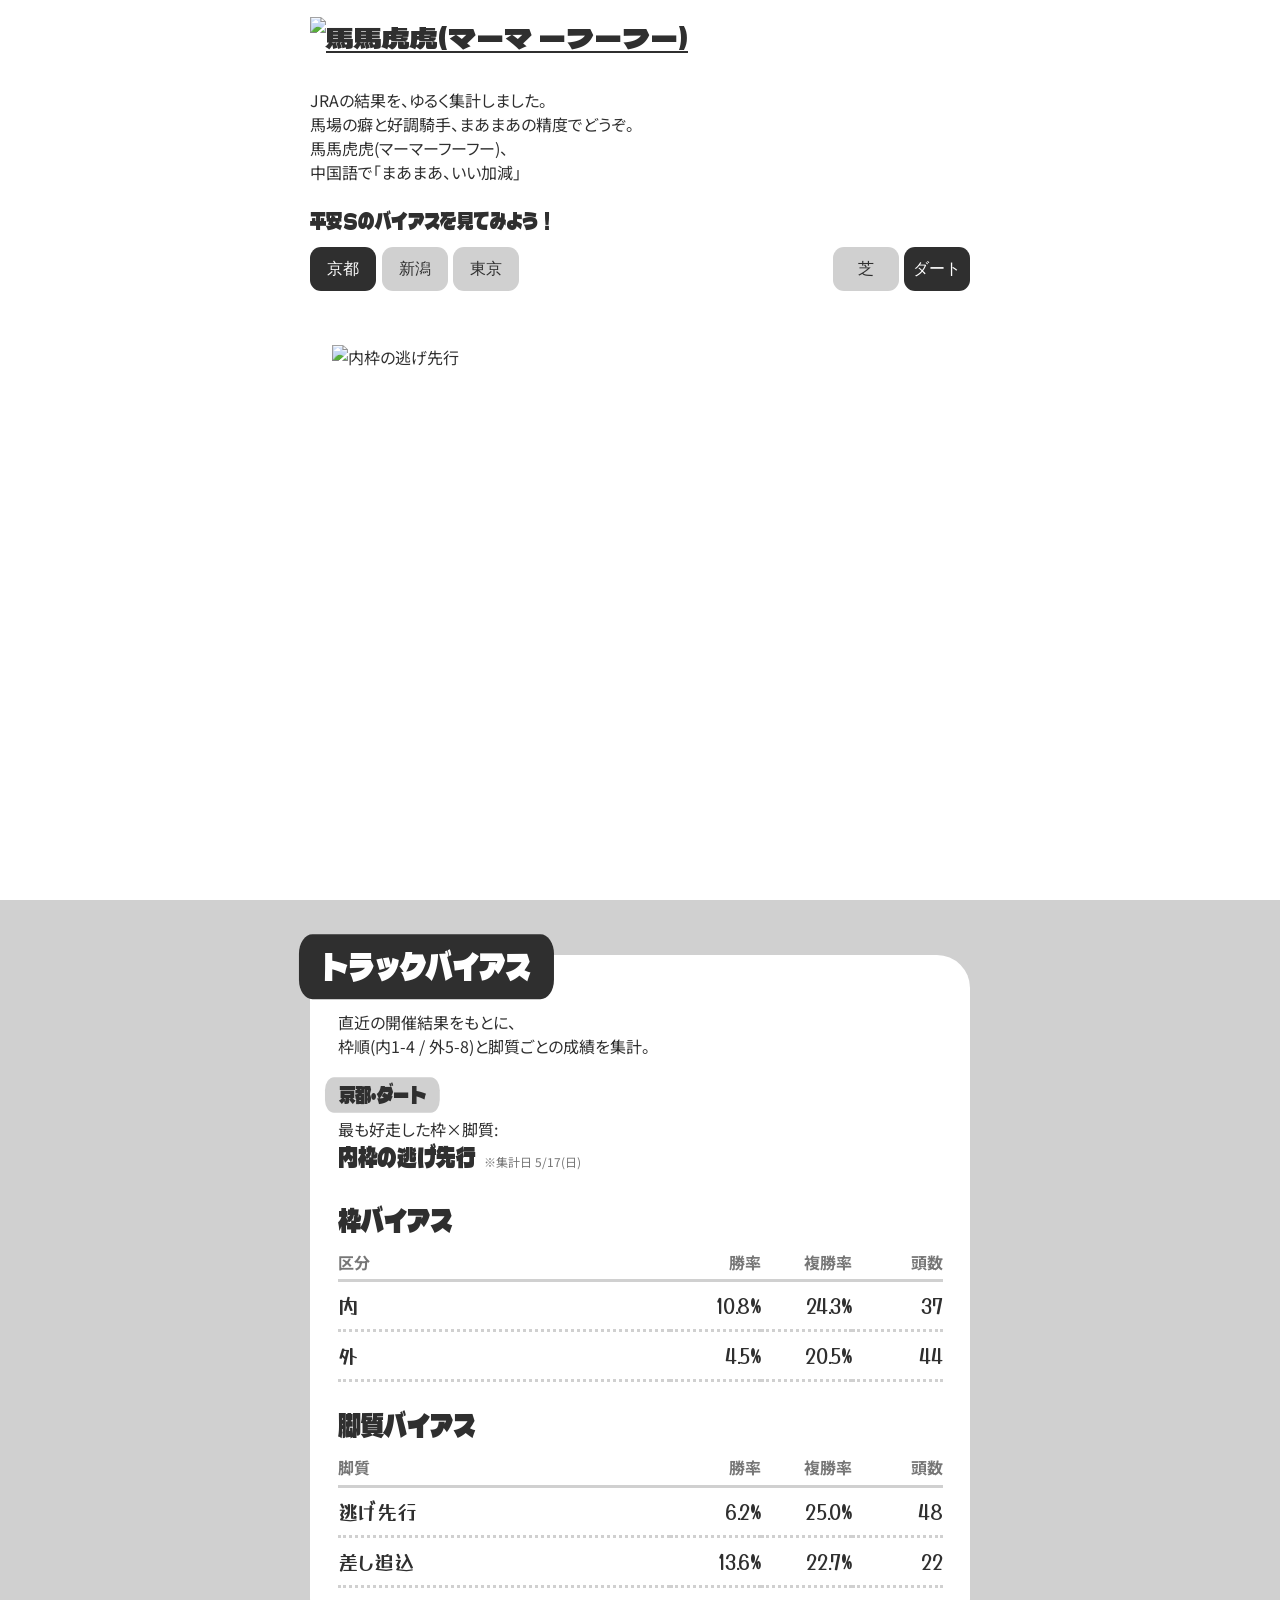
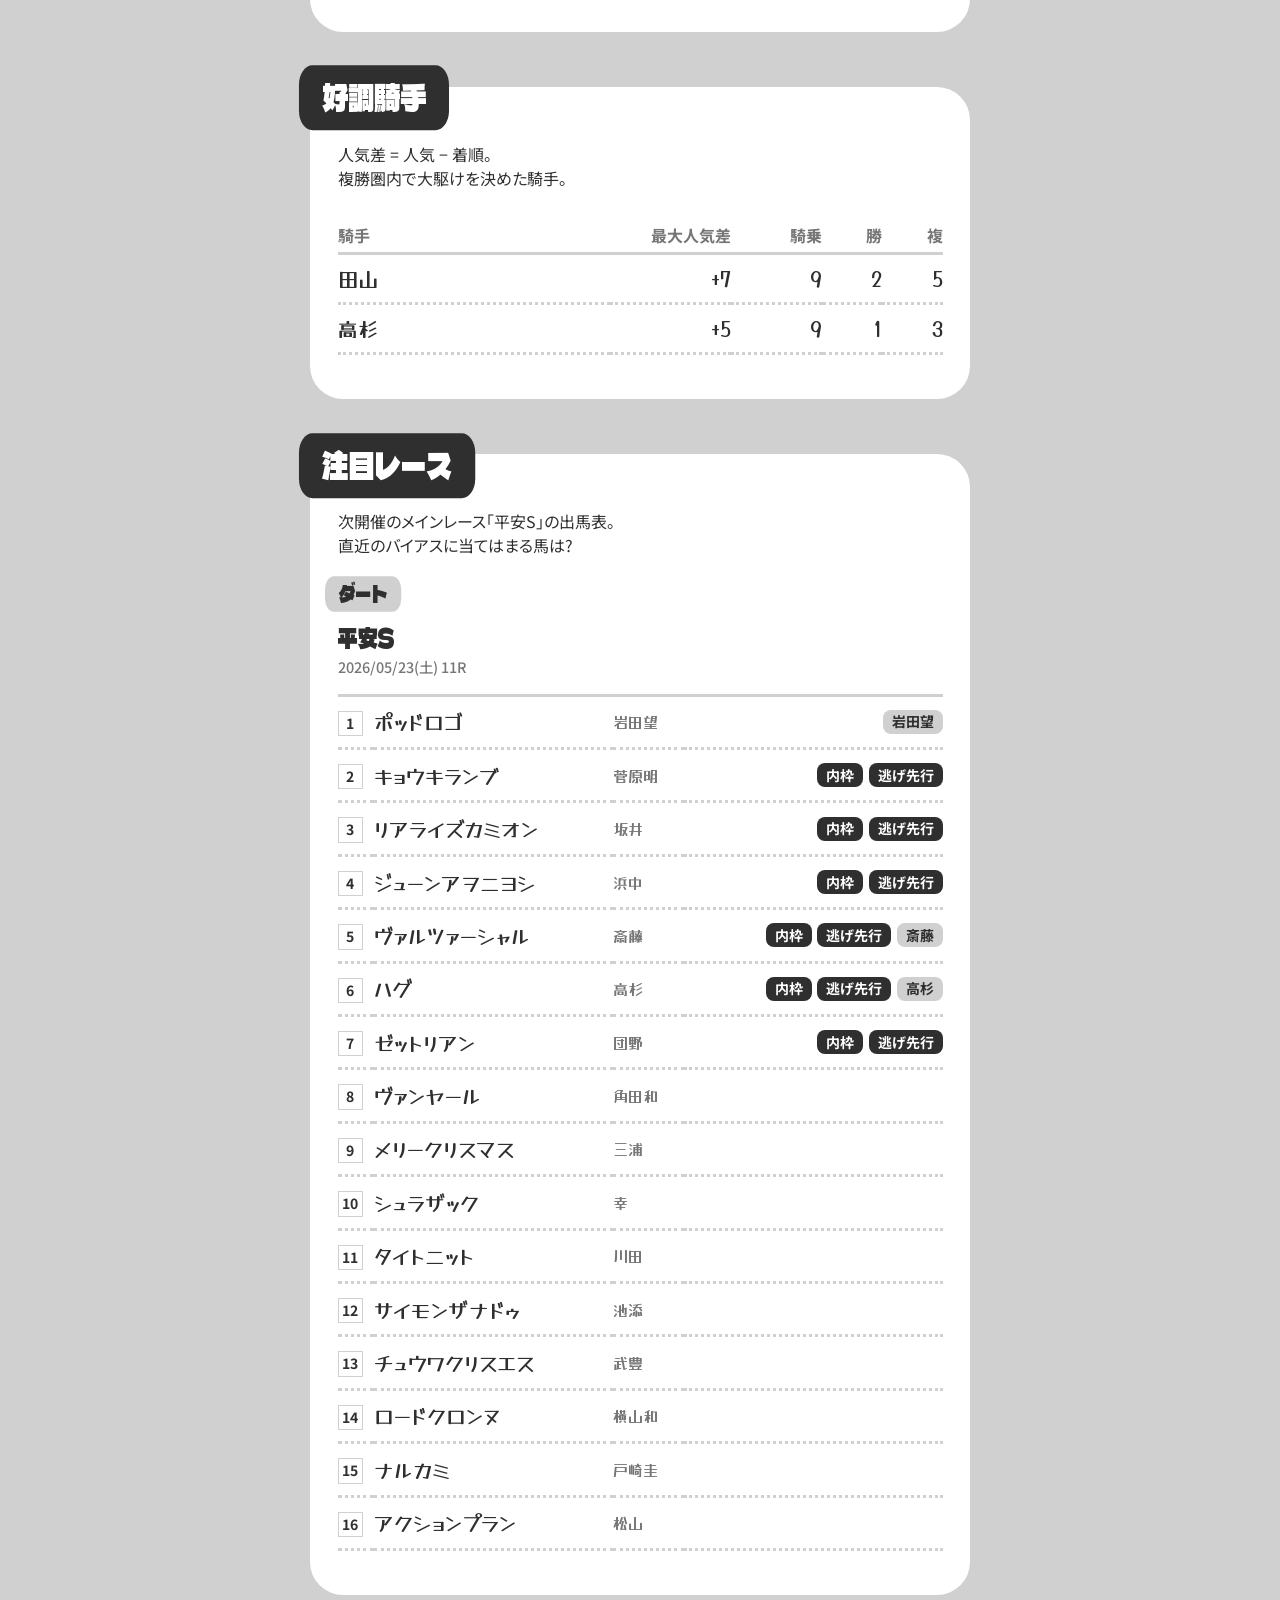
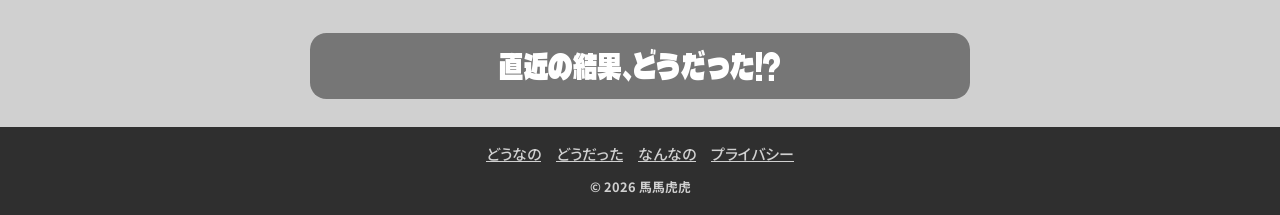
==== public/index.html @ 43ba4711 "Tweak mobile copy line breaks and CTA button size - style.css: bump .link-button text to 2.5rem unde" ====
<!doctype html>
<html lang="ja">
    <head>
        <meta charset="UTF-8" />
        <meta name="viewport" content="width=device-width, initial-scale=1.0" />
        <title>馬馬虎虎 | JRA結果のゆるい集計</title>
        <meta
            name="description"
            content="JRAの結果を、ゆるく集計しました。馬場の癖と好調騎手、まあまあの精度でどうぞ。馬馬虎虎(マーマーフーフー)、中国語で「まあまあ、いい加減」"
        />
        <link rel="canonical" href="https://mamahuhu.app/" />

        <meta property="og:title" content="馬馬虎虎 | JRA結果のゆるい集計" />
        <meta
            property="og:description"
            content="JRAの結果を、ゆるく集計しました。馬場の癖と好調騎手、まあまあの精度でどうぞ。馬馬虎虎(マーマーフーフー)、中国語で「まあまあ、いい加減」"
        />
        <meta property="og:type" content="website" />
        <meta property="og:url" content="https://mamahuhu.app/" />
        <meta
            property="og:image"
            content="https://mamahuhu.app/images/thumbnail.jpg"
        />
        <meta property="og:image:width" content="1200" />
        <meta property="og:image:height" content="630" />
        <meta property="og:image:alt" content="馬馬虎虎(マーマーフーフー)" />
        <meta property="og:site_name" content="馬馬虎虎" />
        <meta property="og:locale" content="ja_JP" />
        <meta name="twitter:card" content="summary_large_image" />
        <meta name="twitter:title" content="馬馬虎虎 | JRA結果のゆるい集計" />
        <meta
            name="twitter:description"
            content="JRAの結果を、ゆるく集計しました。馬場の癖と好調騎手、まあまあの精度でどうぞ。馬馬虎虎(マーマーフーフー)、中国語で「まあまあ、いい加減」"
        />
        <meta
            name="twitter:image"
            content="https://mamahuhu.app/images/thumbnail.jpg"
        />

        <link rel="icon" href="/images/favicon.ico" sizes="any" />

        <!-- Google tag (gtag.js) -->
        <script
            async
            src="https://www.googletagmanager.com/gtag/js?id=G-SR10XVDP3Z"
        ></script>
        <script>
            window.dataLayer = window.dataLayer || [];
            function gtag() {
                dataLayer.push(arguments);
            }
            gtag("js", new Date());
            gtag("config", "G-SR10XVDP3Z");
        </script>

        <link rel="preconnect" href="https://fonts.googleapis.com" />
        <link rel="preconnect" href="https://fonts.gstatic.com" crossorigin />
        <link
            href="https://fonts.googleapis.com/css2?family=Dela+Gothic+One&family=Noto+Sans+JP:wght@100..900&family=Yusei+Magic&display=swap"
            rel="stylesheet"
        />
        <link rel="stylesheet" href="style.css" />

        <!-- Google AdSense: 承認後にコメントを外し、ca-pub-XXXX を自分のIDに置換 -->
        <!--
<script async src="https://pagead2.googlesyndication.com/pagead/js/adsbygoogle.js?client=ca-pub-XXXXXXXXXXXXXXXX" crossorigin="anonymous"></script>
-->
    </head>

    <body>
        <header class="masthead">
            <div class="masthead-inner">
                <div class="brand">
                    <h1 class="brand-name">
                        <a href="index.html">
                            <img
                                class="logo"
                                src="/images/logo.webp"
                                alt="馬馬虎虎(マーマ
          ーフーフー)"
                            />
                        </a>
                    </h1>
                </div>
            </div>
        </header>

        <main class="container">
            <section class="lede">
                <p class="lede-text">
                    JRAの結果を、ゆるく集計しました。<br />馬場の癖と好調騎手、まあまあの精度でどうぞ。
                </p>
                <p class="lede-meaning">
                    馬馬虎虎(マーマーフーフー)、<br />中国語で「まあまあ、いい加減」
                </p>
                <div class="control-bar">
                    <div class="date-display">
                        <span class="date-value" id="date-display">--</span>
                    </div>
                    <div class="buttons-container">
                        <div class="place-tabs">
                            <div id="place-buttons" class="place-buttons"></div>
                        </div>
                        <div class="place-tabs">
                            <div
                                id="surface-buttons"
                                class="place-buttons"
                            ></div>
                        </div>
                    </div>
                </div>
                <div class="results-summary">
                    <img id="combo-image" alt="" hidden />
                </div>
            </section>

            <div id="report" class="report">
                <p class="loading">よみこみちゅう...</p>
            </div>

            <!-- AdSense広告枠: 承認後にコメントを外し、自分のIDに置換 -->
            <!--
  <div class="ad-slot">
    <ins class="adsbygoogle"
         style="display:block"
         data-ad-client="ca-pub-XXXXXXXXXXXXXXXX"
         data-ad-slot="XXXXXXXXXX"
         data-ad-format="auto"
         data-full-width-responsive="true"></ins>
    <script>(adsbygoogle = window.adsbygoogle || []).push({});</script>
  </div>
  -->

            <div id="result-cta" class="link-button" hidden>
                <a href="result.html"><span>直近の結果、どうだった!?</span></a>
            </div>
        </main>

        <footer class="site-footer">
            <nav class="nav-links">
                <a href="index.html">どうなの</a>
                <a href="result.html">どうだった</a>
                <a href="about.html">なんなの</a>
                <a href="privacy.html">プライバシー</a>
            </nav>
            <p class="copyright">&copy; 2026 馬馬虎虎</p>
        </footer>

        <script src="nav.js"></script>
        <script src="app.js"></script>
    </body>
</html>
---- public/style.css ----
* {
    margin: 0;
    padding: 0;
    box-sizing: border-box;
}

a,
a:visited,
a:hover,
a:active {
    color: inherit;
}

html {
    font-size: 62.5%;
    width: 100%;
    height: 100%;
    scroll-behavior: smooth;
}

body {
    position: relative;
    overflow: visible;
    width: 100%;
    min-block-size: 100dvh;
    inline-size: 100%;
    background: #fff;
    color: #2f2f2f;
    font-family: "Noto Sans JP", sans-serif;
    font-size: 1.6rem;
    font-weight: 400;
    font-feature-settings: "palt" 1;
    font-variant-east-asian: proportional-width;
    font-synthesis: none;
    line-height: normal;
    -webkit-font-smoothing: antialiased;
    -moz-osx-font-smoothing: grayscale;
    text-size-adjust: 100%;
    -webkit-text-size-adjust: 100%;
    color-scheme: light;
    scrollbar-gutter: stable both-edges;
}

h1,
h2,
h3,
h4,
h5,
h6 {
    display: inline-block;
    font-family: "Dela Gothic One", sans-serif;
    font-size: 1.75em;
    font-weight: 400;
    transform: scale(0.82, 1.18);
    transform-origin: left center;
    transform-box: fill-box;
}

strong {
    font-weight: 900;
}

header {
    overflow: hidden;
    position: relative;
    width: 100%;
    height: 88px;
    background: transparent;
    color: #2f2f2f;
    padding: 0 22px;
    display: flex;
    align-items: center;
}

header h1 {
    display: block !important;
    transform: scale(1, 1) !important;
    transform-origin: center center !important;
    transform-box: fill-box !important;
}

.logo {
    display: block;
    overflow: hidden;
    position: relative;
    width: auto;
    height: 55px;
}

.results-summary {
    overflow: hidden;
    position: absolute;
    bottom: 0;
    left: 0;
    right: 0;
    margin: auto;
    width: 100%;
    height: calc(100vh - 345px);
    /* fallback */
    height: calc(100svh - 345px);
    /* iOS Safari */
    max-width: 660px;
    display: flex;
    justify-content: center;
    align-items: flex-end;
}

.results-summary img {
    overflow: hidden;
    position: relative;
    width: calc(100% - 44px);
    height: calc(100vh - 345px);
    /* fallback */
    height: calc(100svh - 345px);
    /* iOS Safari */
    object-fit: contain;
}

.masthead-inner {
    overflow: hidden;
    position: relative;
    width: 100%;
    height: auto;
    max-width: 660px;
    margin: 0 auto;
}

main {
    overflow: hidden;
    position: relative;
    width: 100%;
    height: auto;
}

.link-button {
    overflow: hidden;
    position: relative;
    width: 100%;
    height: auto;
    background: #d0d0d0;
    padding: 0 22px 27.5px 22px;
    text-align: center;
}

.link-button a {
    display: block;
    width: 100%;
    max-width: 660px;
    height: 66px;
    margin: 0 auto;
    background: #767676;
    color: #fff;
    border-radius: 16.5px;
    border: none;
    text-decoration: none;
    text-align: center;
}

.link-button a span {
    display: inline-block;
    width: 100%;
    height: 100%;
    line-height: 64px;
    color: #fff;
    font-family: "Dela Gothic One", sans-serif;
    font-size: 3rem;
    font-weight: 700;
    transform: scale(0.82, 1.18);
    transform-origin: center center;
    transform-box: fill-box;
}

@media (max-width: 420px) {
    .link-button a span {
        font-size: 2.5rem;
    }
}

.link-button a:hover {
    background: #2f2f2f;
}

.link-button a:hover span {
    color: #fff;
}

footer {
    overflow: hidden;
    position: relative;
    width: 100%;
    height: auto;
    background: #2f2f2f;
    color: #d0d0d0;
    text-align: center;
    padding: 16.5px 0;
}

.nav-links {
    overflow: hidden;
    position: relative;
    width: 100%;
    height: auto;
    display: flex;
    justify-content: center;
    align-items: center;
    gap: 0.9375em;
    margin-bottom: 11px;
}

.nav-links a {
    font-size: 0.9375em;
    font-weight: 500;
    line-height: 1.5;
}

.copyright {
    font-size: 1.28rem;
    font-weight: 700;
    line-height: 1.5;
    padding: 0.5px 0 2.3px 0;
}

.report {
    overflow: visible;
    position: relative;
    width: 100%;
    height: auto;
    display: flex;
    flex-direction: column;
    align-items: center;
    justify-content: center;
    background: #d0d0d0;
    padding: 55px 22px 38.5px 22px;
    gap: 55px;
}

section.lede {
    overflow: hidden;
    position: relative;
    width: 100%;
    height: calc(100vh - 88px);
    padding: 0 22px;
}

.lede-text,
.lede-meaning {
    overflow: hidden;
    position: relative;
    width: 100%;
    height: auto;
    max-width: 660px;
    margin: 0 auto;
}

.control-bar {
    overflow: hidden;
    position: relative;
    z-index: 1;
    width: 100%;
    height: auto;
    max-width: 660px;
    margin: 0 auto;
}

.date-display {
    overflow: hidden;
    position: relative;
    width: 100%;
    height: auto;
    max-width: 660px;
    margin: 22px auto 0 auto;
}

.date-display span {
    display: inline-block;
    font-family: "Dela Gothic One", sans-serif;
    font-size: 1.25em;
    font-weight: 400;
    line-height: 1.5;
    transform: scale(0.82, 1.18);
    transform-origin: left center;
    transform-box: fill-box;
}

.buttons-container {
    overflow: hidden;
    position: relative;
    width: 100%;
    height: auto;
    max-width: 660px;
    margin: 0 auto;
    display: flex;
    justify-content: space-between;
    align-items: flex-start;
    gap: 5.5px;
    margin-top: 11px;
}

.place-tabs {
    overflow: hidden;
    position: relative;
    width: max-content;
    min-width: 137.5px;
    height: auto;
    display: flex;
    gap: 11px;
}

#surface-buttons {
    justify-content: flex-end;
}

.place-buttons {
    overflow: hidden;
    position: relative;
    width: max-content;
    height: auto;
    display: flex;
    flex-wrap: wrap;
    gap: 5.5px;
}

.place-btn {
    overflow: hidden;
    position: relative;
    width: max-content;
    min-width: 66px;
    height: 44px;
    line-height: 44px;
    padding: 0;
    background: #d0d0d0;
    color: #2f2f2f;
    font-size: 1.6rem;
    font-weight: 700;
    line-height: 44px;
    border-radius: 11px;
    border: none;
    cursor: pointer;
    text-align: center;
    text-decoration: none;
}

.place-btn.active,
.place-btn:hover {
    background: #2f2f2f;
    color: #fff;
}

section.section {
    overflow: visible;
    position: relative;
    width: 100%;
    max-width: 660px;
    height: auto;
    margin: 0 auto;
    padding: 27.5px 27.5px 44px 27.5px;
    border-radius: 33px;
    background: #fff;
    scroll-margin-top: 44px;
}

@media (max-width: 420px) {
    section.section {
        padding: 27.5px 22px 44px 22px;
    }
}

.section-head {
    overflow: visible;
    position: relative;
    width: max-content;
    height: auto;
    top: -44px;
    left: -44px;
    background: #2f2f2f;
    color: #fff;
    font-size: 2em;
    padding: 2.36px 27.5px 4.36px 27.5px;
    line-height: 1.5;
    border-radius: 16.5px;
}

.section-sub {
    position: relative;
    top: -27.5px;
}

.surface-header {
    position: relative;
    top: -5.5px;
}

.result-report .surface-header {
    top: 0;
}

.result-report .surface-header:first-of-type {
    top: -16.5px;
}

.surface-tag {
    overflow: hidden;
    position: relative;
    display: inline-block;
    width: max-content;
    height: auto;
    background: #d0d0d0;
    color: #2f2f2f;
    font-family: "Dela Gothic One", sans-serif;
    font-size: 1.25em;
    font-weight: 400;
    transform: scale(0.82, 1.18);
    transform-origin: left center;
    transform-box: fill-box;
    padding: 0 16.5px;
    line-height: 1.5;
    border-radius: 11px;
    margin-bottom: 2.75px;
    left: -16px;
}

.best-combo {
    overflow: hidden;
    position: relative;
    display: block;
    width: 100%;
    height: auto;
    text-align: left;
}

.best-combo b {
    display: inline-block;
    font-family: "Dela Gothic One", sans-serif;
    font-size: 1.5em;
    font-weight: 400;
    line-height: 1.25;
    transform: scale(0.82, 1.18);
    transform-origin: left center;
    transform-box: fill-box;
}

.best-combo small {
    position: relative;
    color: #767676;
    font-size: 0.75em;
    font-weight: 400;
    line-height: 1.25;
    left: -22px;
    bottom: -1px;
}

@media (max-width: 420px) {
    .best-combo small {
        position: absolute;
        left: 147px;
        bottom: 0;
        white-space: nowrap;
    }
}

.sub-head {
    margin: 22px 0 5.5px 0;
}

table.data-table {
    overflow: hidden;
    position: relative;
    width: 100%;
    height: auto;
    border-collapse: collapse;
    border-spacing: 0;
}

table.data-table thead tr:first-child {
    border-bottom: 3px solid #d0d0d0;
}

table.data-table thead tr th {
    color: #767676;
    text-align: left;
    padding: 5.5px 0;
}

table.data-table thead tr th:not(:first-child) {
    text-align: right;
}

table.data-table tbody tr {
    border-bottom: 3px dotted #d0d0d0;
}

table.data-table tbody tr td {
    font-family: "Yusei Magic", sans-serif;
    font-size: 1.25em;
    font-weight: 400;
    line-height: 1.25;
    padding: 11px 0;
}

table.data-table tbody tr td:not(:first-child) {
    text-align: right;
}

table.data-table thead tr th:nth-child(2),
table.data-table tbody tr td:nth-child(2) {
    width: 20%;
    min-width: 88px;
}

table.data-table thead tr th:nth-child(3),
table.data-table tbody tr td:nth-child(3) {
    width: 15%;
    min-width: 33px;
}

table.data-table thead tr th:nth-child(4),
table.data-table thead tr th:nth-child(5),
table.data-table tbody tr td:nth-child(4),
table.data-table tbody tr td:nth-child(5) {
    width: 10%;
    min-width: 22px;
}

table.data-table.bias-table thead tr th:nth-child(2),
table.data-table.bias-table thead tr th:nth-child(3),
table.data-table.bias-table tbody tr td:nth-child(2),
table.data-table.bias-table tbody tr td:nth-child(3) {
    width: 15%;
    min-width: 66px;
}

table.data-table.bias-table thead tr th:nth-child(4),
table.data-table.bias-table tbody tr td:nth-child(4) {
    width: 15%;
    min-width: 55px;
}

main.content-container {
    overflow: hidden;
    position: relative;
    width: 100%;
    height: auto;
    background: #d0d0d0;
    padding: 55px 22px;
}

article.content {
    overflow: visible;
    position: relative;
    width: 100%;
    height: auto;
    max-width: 660px;
    margin: 0 auto;
    background: #fff;
    padding: 27.5px;
    border-radius: 33px;
}

article.content h3 {
    margin-top: 22px;
}

article.content ul {
    margin-bottom: 1em;
}

.content-wrapper {
    overflow: visible;
    position: relative;
    width: 100%;
    height: auto;
    top: -27.5px;
}

.content-wrapper h3 {
    line-height: 1;
    margin-bottom: 11px;
}

.about-image {
    overflow: hidden;
    position: relative;
    width: 100%;
    height: auto;
    object-fit: contain;
    aspect-ratio: 8/3;
}

/* どうだった ページ */
section.lede.lede-compact {
    height: auto !important;
    padding-bottom: 33px;
}

.result-headline {
    position: relative;
    top: -5.5px;
    margin-bottom: 11px;
    line-height: 1.6;
}

.result-lead {
    margin: 11px 0;
    line-height: 1.5;
}

.result-headline b {
    display: inline-block;
    font-family: "Dela Gothic One", sans-serif;
    font-size: 1.5em;
    font-weight: 400;
    line-height: 1.25;
    transform: scale(0.82, 1.18);
    transform-origin: left center;
    transform-box: fill-box;
    margin: 0 8px;
}

.chips {
    display: flex;
    flex-wrap: wrap;
    gap: 5.5px;
}

.chip {
    display: inline-block;
    background: #d0d0d0;
    color: #2f2f2f;
    font-family: "Noto Sans JP", sans-serif;
    font-size: 0.7em;
    font-weight: 700;
    padding: 1.5px 9px 1.5px 9px;
    border-radius: 8px;
    vertical-align: middle;
    line-height: 1.5;
}

.chip.chip-hit {
    background: #2f2f2f;
    color: #fff;
}

.chip.chip-miss {
    background: #fff;
    color: #767676;
}

table.data-table.result-table {
    margin-top: 22px;
}

table.data-table.result-table tbody tr:nth-child(3n) {
    border-bottom: 3px solid #d0d0d0;
}

table.data-table.result-table tbody tr td {
    vertical-align: middle;
}

.horse-num {
    display: inline-block;
    font-family: "Noto Sans JP", sans-serif;
    font-size: 0.7em;
    font-weight: 700;
    border: 1px solid #d0d0d0;
    color: #2f2f2f;
    width: 25.4px;
    height: 25.4px;
    text-align: center;
    line-height: 22.4px;
}

table.data-table.result-table tbody tr td small {
    font-family: "Noto Sans JP", sans-serif;
    font-size: 0.7em;
    font-weight: 500;
    color: #767676;
    margin-left: 4px;
}

table.data-table.result-table tbody tr td .race-no {
    display: inline-block;
    min-width: 29px;
}

table.data-table.result-table thead tr th:nth-child(1),
table.data-table.result-table tbody tr td.race-cell {
    width: auto;
    min-width: 81px;
    max-width: 81px;
    text-align: left;
}

table.data-table.result-table tbody tr td.race-cell .race-name {
    display: block;
    font-family: "Noto Sans JP", sans-serif;
    font-size: 0.7em;
    font-weight: 500;
    color: #767676;
    word-break: break-word;
}

table.data-table.result-table thead tr th:nth-child(2),
table.data-table.result-table tbody tr td.result-cell {
    width: auto;
    min-width: auto;
    text-align: left;
}

table.data-table.result-table thead tr th:nth-child(3),
table.data-table.result-table tbody tr td.rank-cell {
    width: auto;
    min-width: 33px;
    text-align: right;
}

/* 注目レース */
.notable-race-head {
    position: relative;
    top: -5.5px;
    margin-bottom: 11px;
}

.notable-race-name {
    display: block;
    font-family: "Dela Gothic One", sans-serif;
    font-size: 1.5em;
    font-weight: 400;
    line-height: 1.25;
    transform: scale(0.82, 1.18);
    transform-origin: left center;
    transform-box: fill-box;
    margin-top: 5.5px;
}

.notable-meta {
    display: block;
    color: #767676;
    font-size: 0.9em;
    font-weight: 500;
    margin-top: 4px;
}

table.data-table.notable-race-table tbody tr:first-child {
    border-top: 3px solid #d0d0d0;
}

table.data-table.notable-race-table tbody tr td {
    vertical-align: middle;
    text-align: left;
}

table.data-table.notable-race-table tbody tr td.horse-num-cell {
    width: 36px;
    min-width: 36px;
}

table.data-table.notable-race-table tbody tr td.horse-name-cell {
    width: auto;
    min-width: 126px;
    font-weight: 500;
}

table.data-table.notable-race-table tbody tr td.horse-jockey-cell {
    width: auto;
    min-width: 48px;
    color: #767676;
    font-size: 0.95em;
}

table.data-table.notable-race-table tbody tr td.horse-chips-cell {
    width: auto;
    min-width: 77px;
    text-align: right;
}

table.data-table.notable-race-table tbody tr td.horse-chips-cell .chips {
    justify-content: flex-end;
}
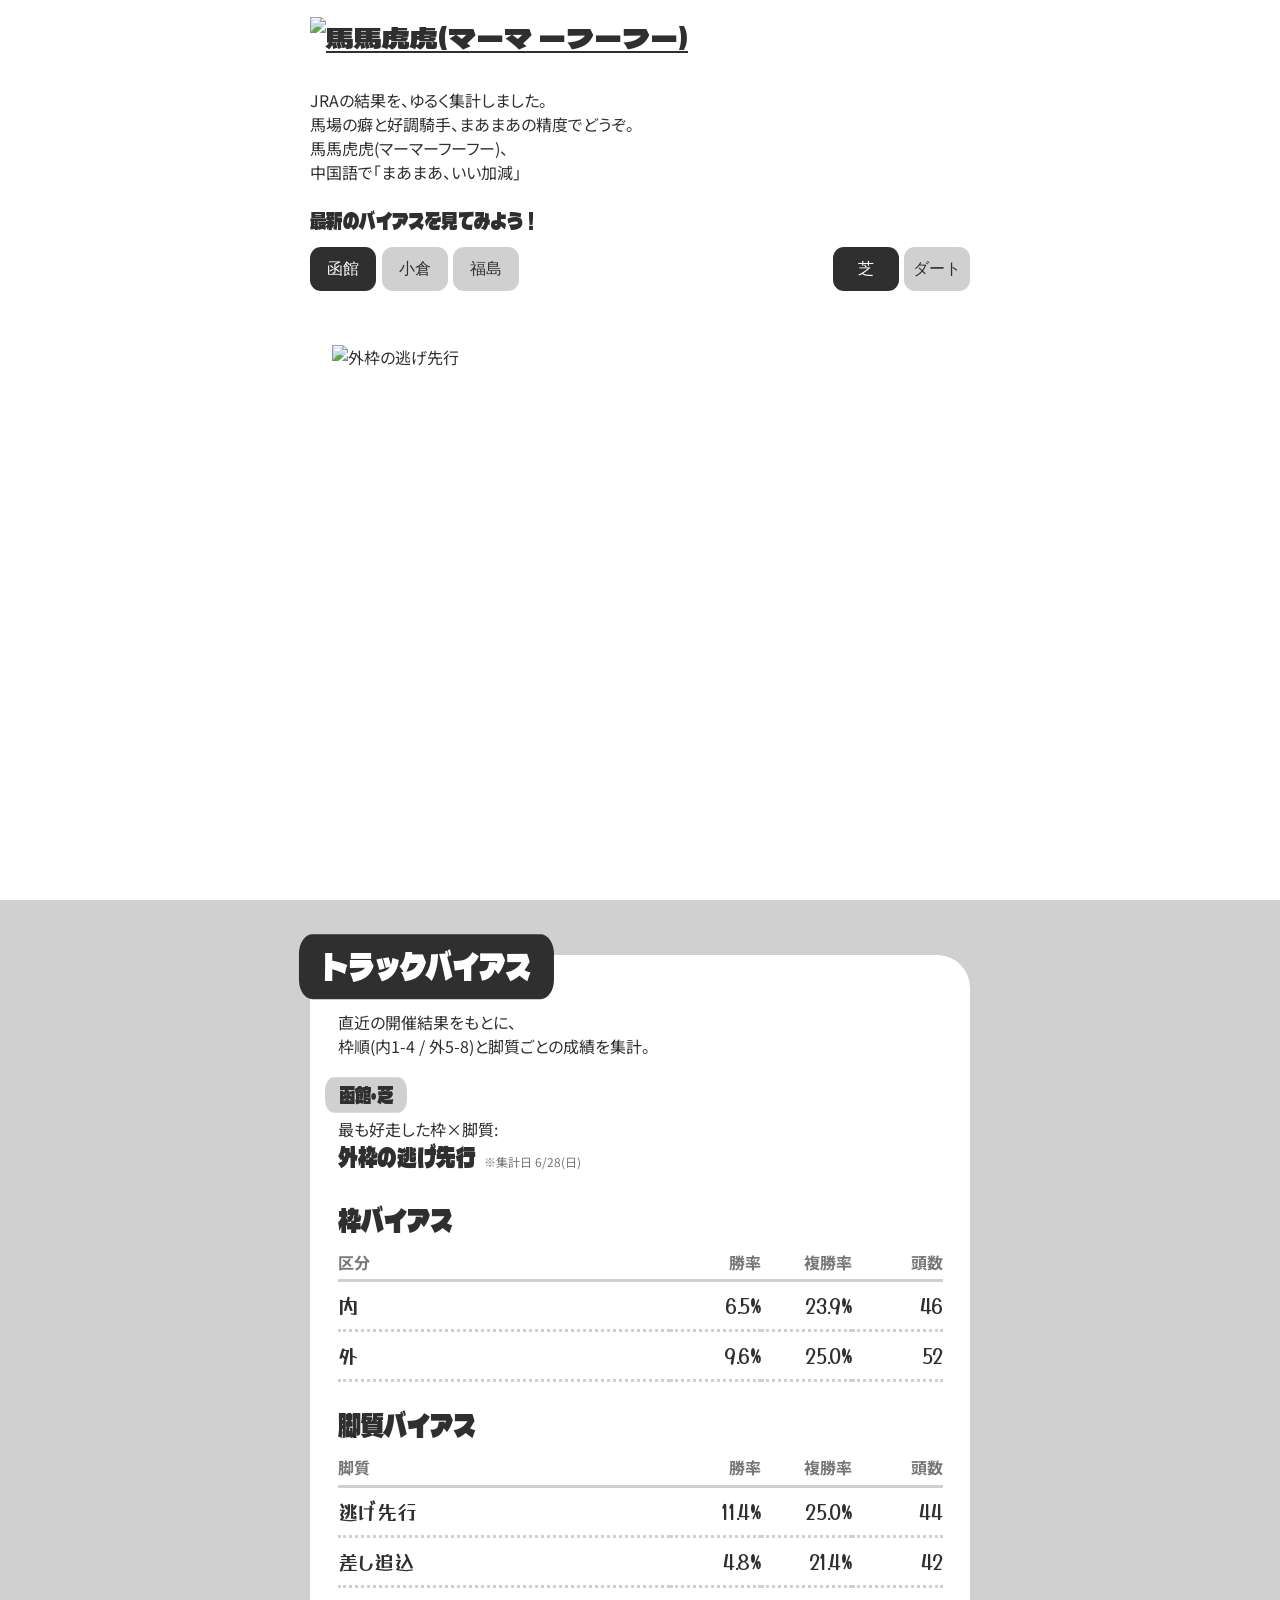
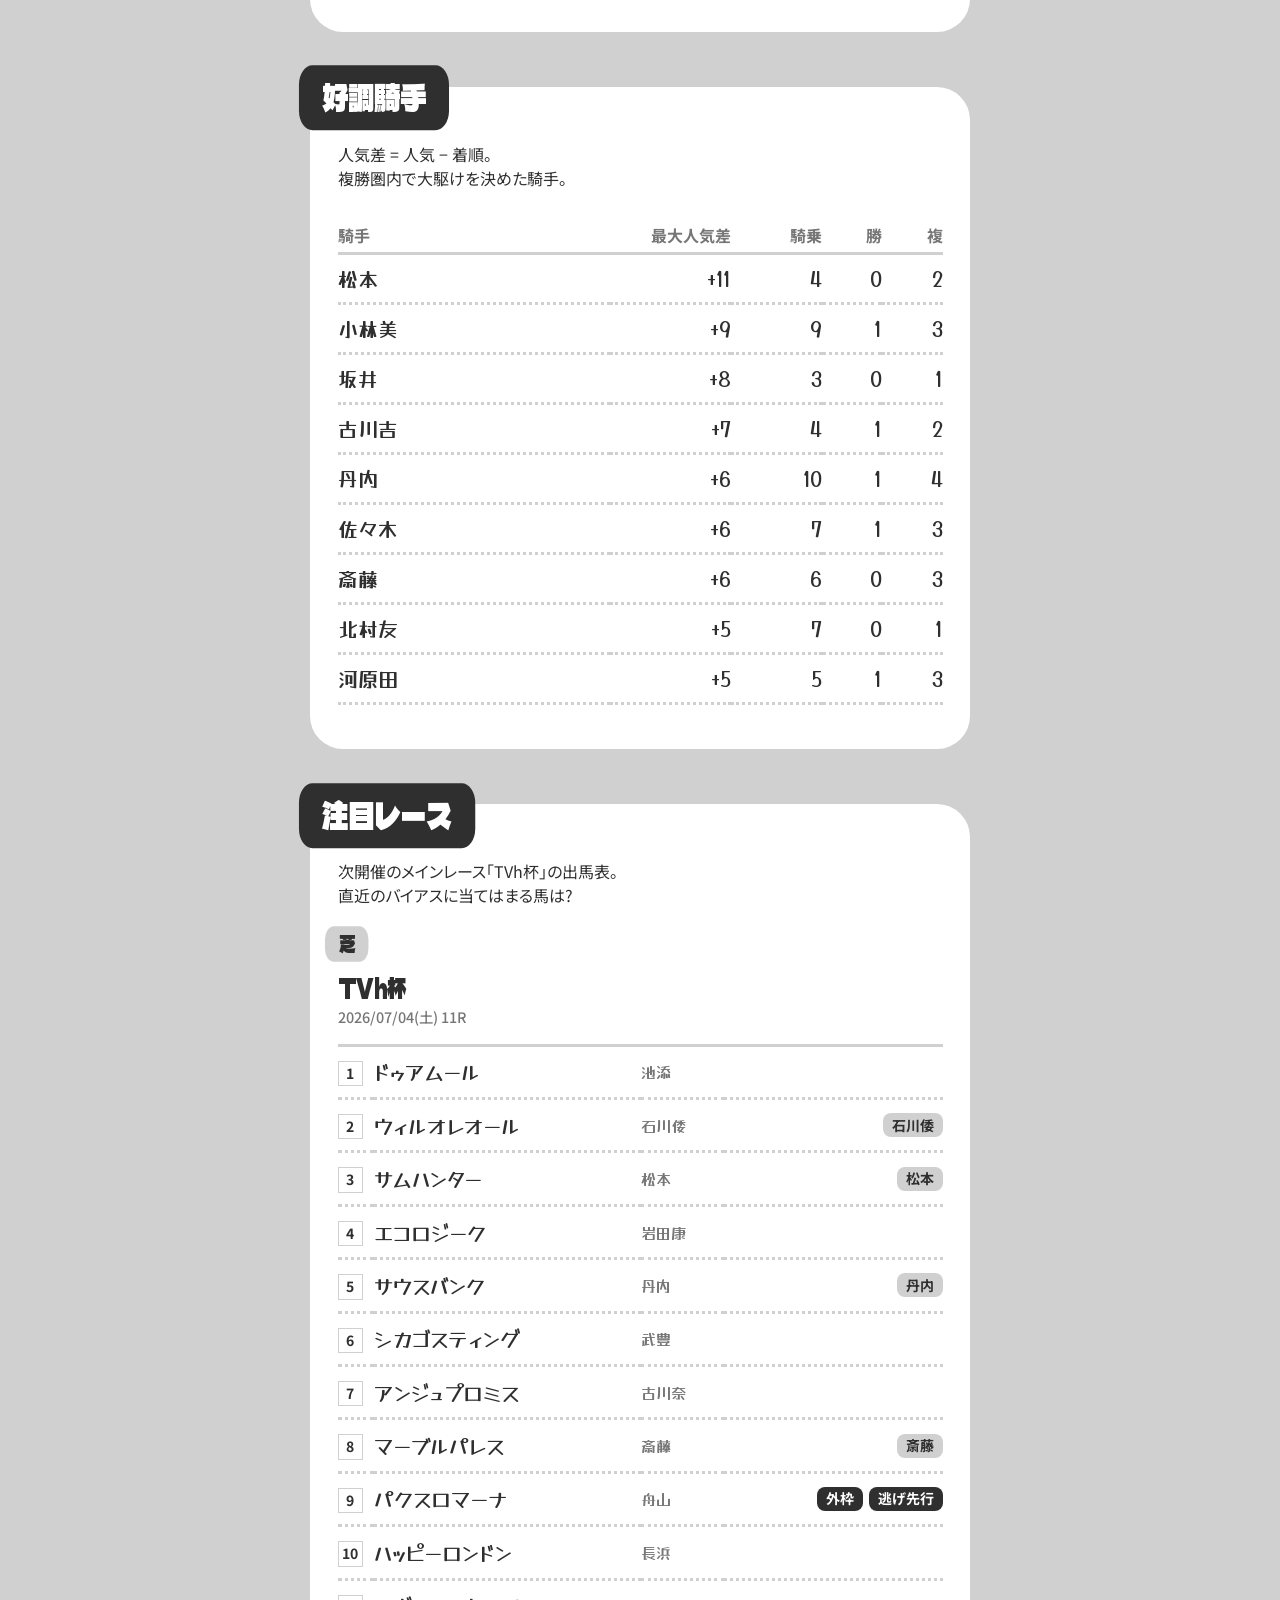
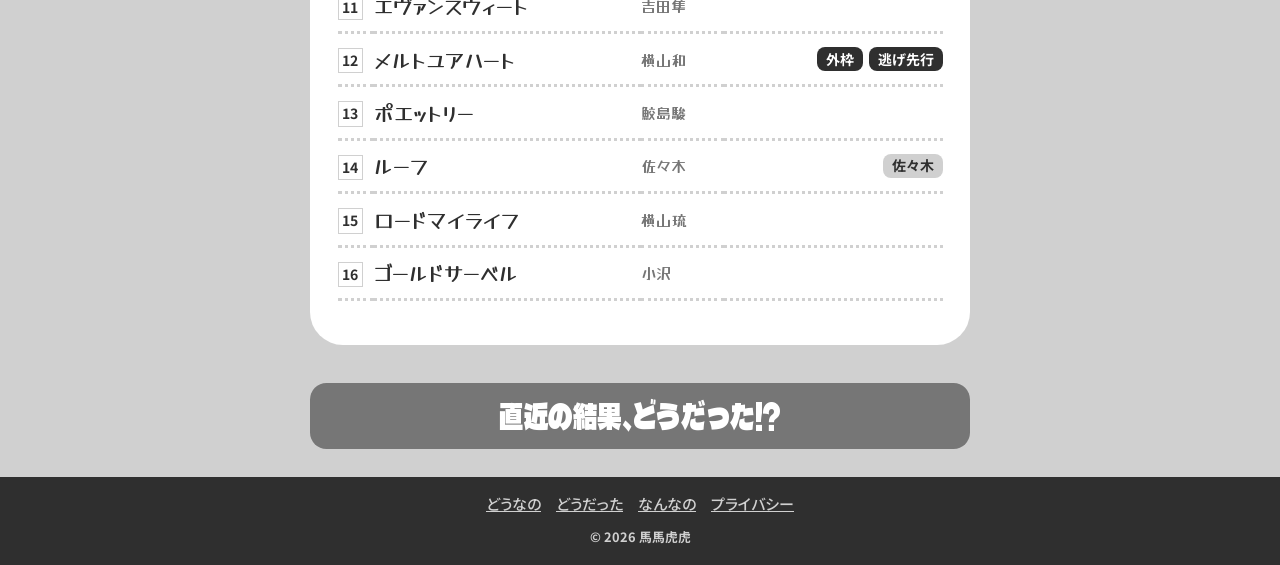
==== commit 774d6565: "Replace JSON data layer with SQLite end to end - Raw race data: data/keiba.db (scraper/db.py + scrap" ====
--- a/public/index.html
+++ b/public/index.html
@@ -147,6 +147,8 @@
         </footer>
 
         <script src="nav.js"></script>
+        <script src="vendor/sqljs/sql-wasm.js"></script>
+        <script src="db.js"></script>
         <script src="app.js"></script>
     </body>
 </html>
--- a/public/style.css
+++ b/public/style.css
@@ -272,6 +272,8 @@
 }
 
 .date-display span {
+    width: max-content;
+    height: auto;
     display: inline-block;
     font-family: "Dela Gothic One", sans-serif;
     font-size: 1.25em;
@@ -776,4 +778,4 @@
 
 table.data-table.notable-race-table tbody tr td.horse-chips-cell .chips {
     justify-content: flex-end;
-}
+}
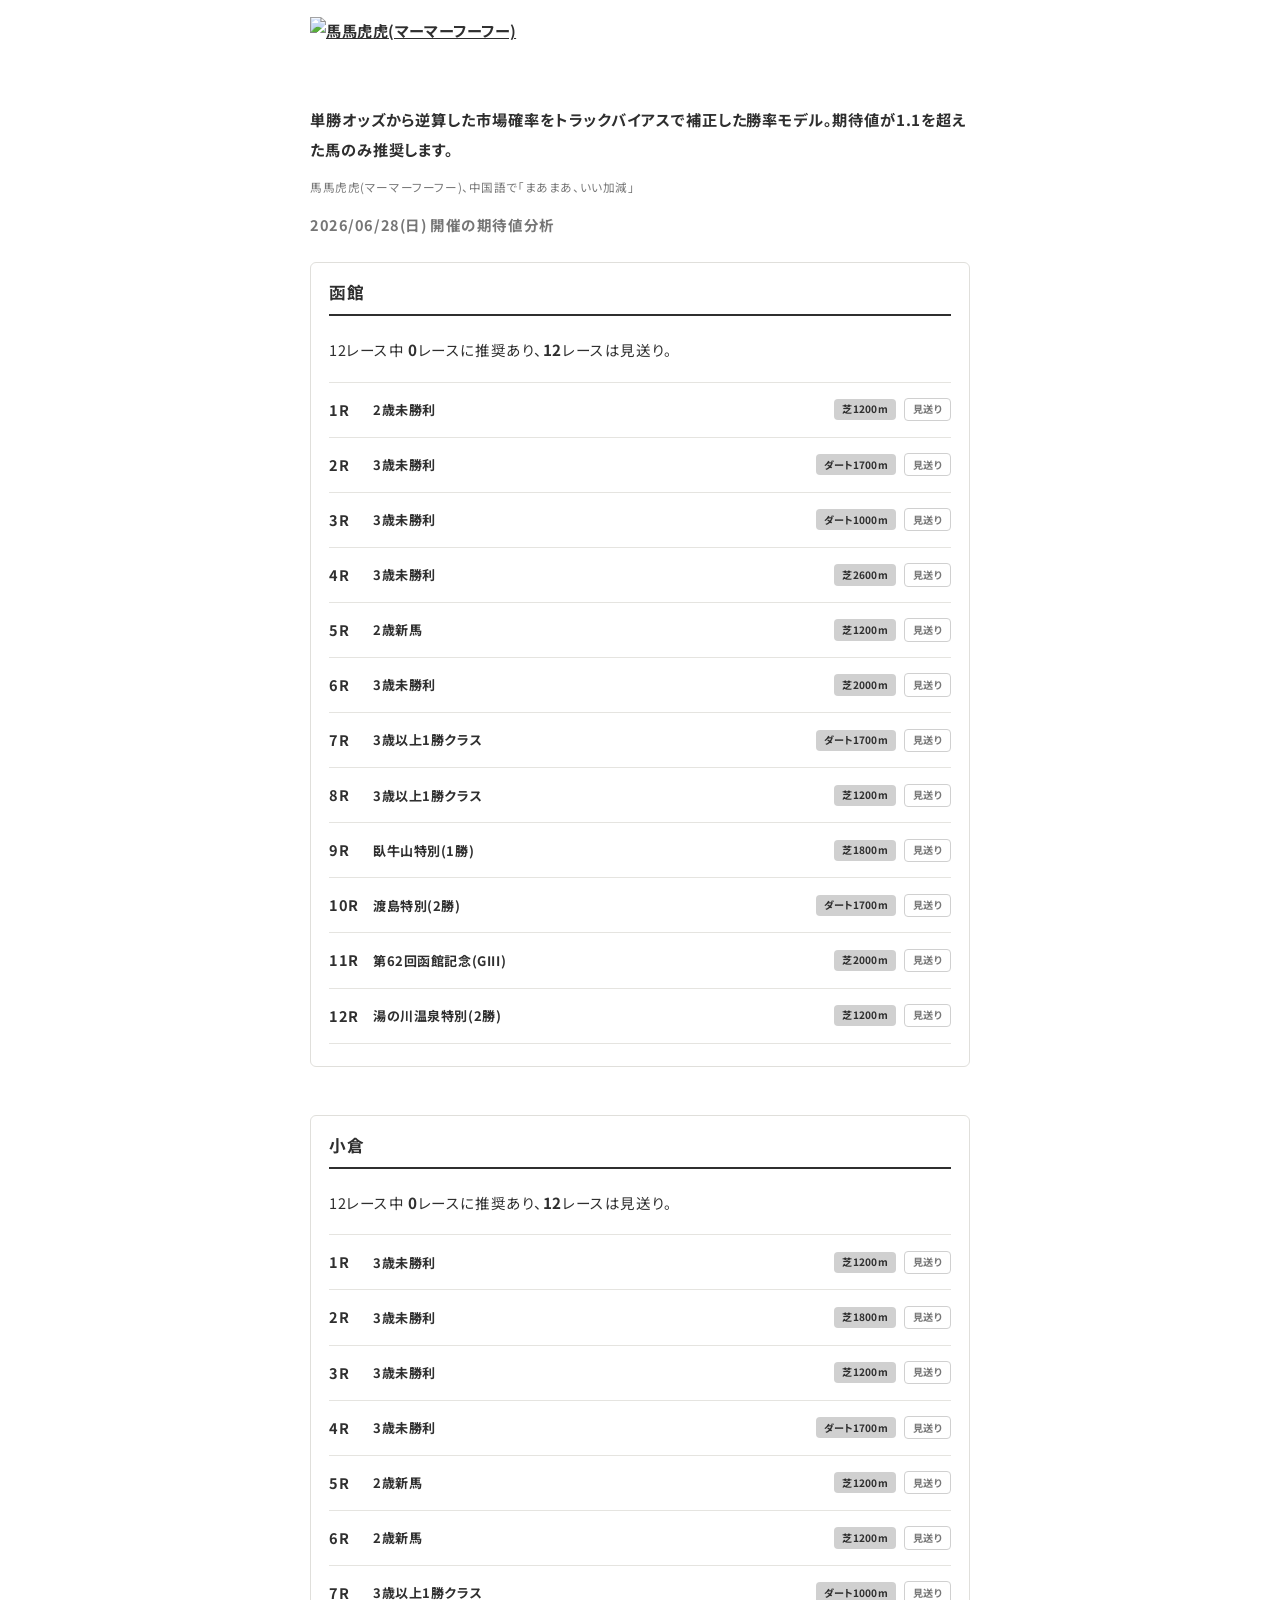
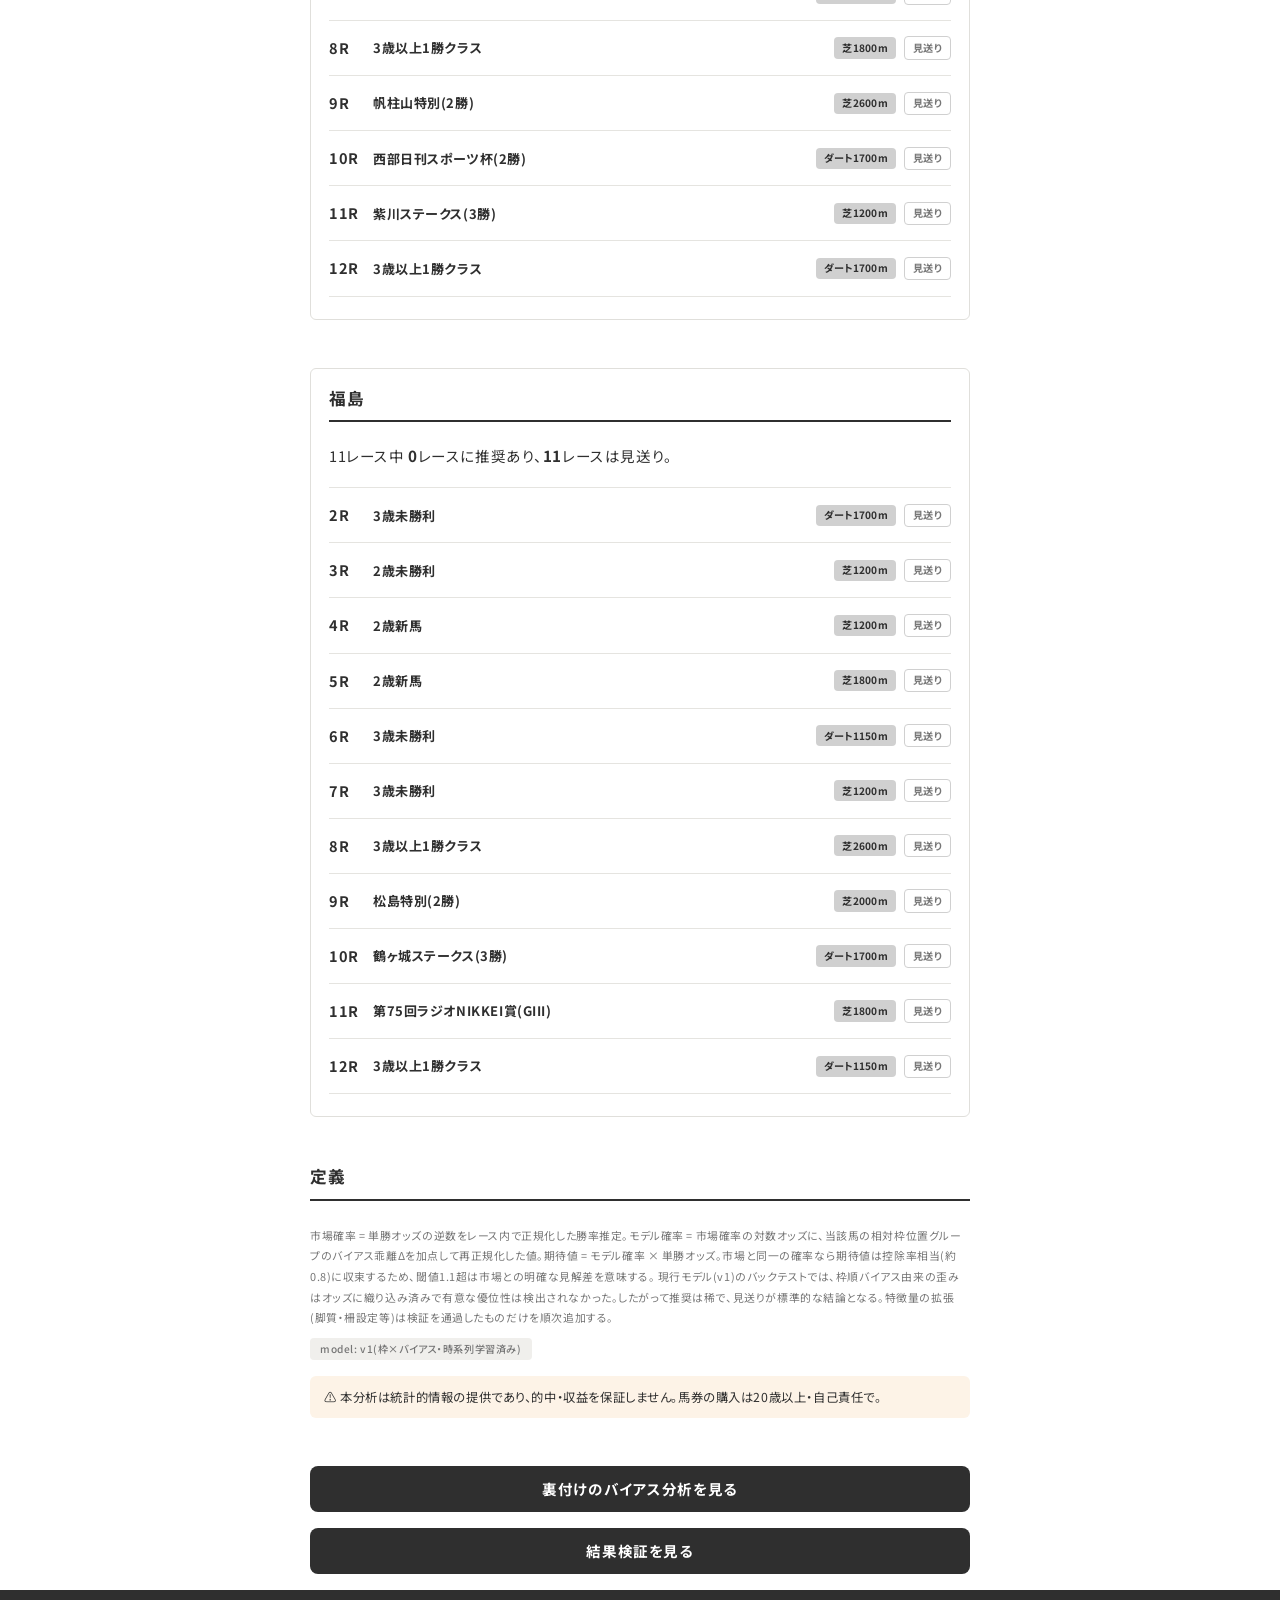
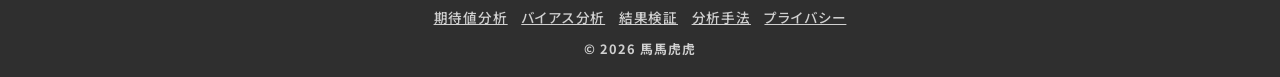
==== commit b7b0fc31: "Launch v1: EV-first site with learned model, exit maintenance mode Site restructure: - Top page = ex" ====
--- a/public/index.html
+++ b/public/index.html
@@ -1,125 +1,86 @@
 <!doctype html>
 <html lang="ja">
-    <head>
-        <meta charset="UTF-8" />
-        <meta name="viewport" content="width=device-width, initial-scale=1.0" />
-        <title>馬馬虎虎 | JRA結果のゆるい集計</title>
-        <meta
-            name="description"
-            content="JRAの結果を、ゆるく集計しました。馬場の癖と好調騎手、まあまあの精度でどうぞ。馬馬虎虎(マーマーフーフー)、中国語で「まあまあ、いい加減」"
-        />
-        <link rel="canonical" href="https://mamahuhu.app/" />
 
-        <meta property="og:title" content="馬馬虎虎 | JRA結果のゆるい集計" />
-        <meta
-            property="og:description"
-            content="JRAの結果を、ゆるく集計しました。馬場の癖と好調騎手、まあまあの精度でどうぞ。馬馬虎虎(マーマーフーフー)、中国語で「まあまあ、いい加減」"
-        />
-        <meta property="og:type" content="website" />
-        <meta property="og:url" content="https://mamahuhu.app/" />
-        <meta
-            property="og:image"
-            content="https://mamahuhu.app/images/thumbnail.jpg"
-        />
-        <meta property="og:image:width" content="1200" />
-        <meta property="og:image:height" content="630" />
-        <meta property="og:image:alt" content="馬馬虎虎(マーマーフーフー)" />
-        <meta property="og:site_name" content="馬馬虎虎" />
-        <meta property="og:locale" content="ja_JP" />
-        <meta name="twitter:card" content="summary_large_image" />
-        <meta name="twitter:title" content="馬馬虎虎 | JRA結果のゆるい集計" />
-        <meta
-            name="twitter:description"
-            content="JRAの結果を、ゆるく集計しました。馬場の癖と好調騎手、まあまあの精度でどうぞ。馬馬虎虎(マーマーフーフー)、中国語で「まあまあ、いい加減」"
-        />
-        <meta
-            name="twitter:image"
-            content="https://mamahuhu.app/images/thumbnail.jpg"
-        />
+<head>
+    <meta charset="UTF-8" />
+    <meta name="viewport" content="width=device-width, initial-scale=1.0" />
+    <title>馬馬虎虎 | 競馬の期待値分析</title>
+    <meta name="description" content="単勝オッズから逆算した市場確率をトラックバイアスで補正し、期待値1.1超の馬のみ推奨。大半のレースは見送りが合理的な結論。JRA全開催を毎週分析。" />
+    <link rel="canonical" href="https://mamahuhu.app/" />
 
-        <link rel="icon" href="/images/favicon.ico" sizes="any" />
+    <meta property="og:title" content="馬馬虎虎 | 競馬の期待値分析" />
+    <meta property="og:description"
+        content="単勝オッズから逆算した市場確率をトラックバイアスで補正し、期待値1.1超の馬のみ推奨。大半のレースは見送りが合理的な結論。JRA全開催を毎週分析。" />
+    <meta property="og:type" content="website" />
+    <meta property="og:url" content="https://mamahuhu.app/" />
+    <meta property="og:image" content="https://mamahuhu.app/images/thumbnail.jpg" />
+    <meta property="og:image:width" content="1200" />
+    <meta property="og:image:height" content="630" />
+    <meta property="og:image:alt" content="馬馬虎虎(マーマーフーフー)" />
+    <meta property="og:site_name" content="馬馬虎虎" />
+    <meta property="og:locale" content="ja_JP" />
+    <meta name="twitter:card" content="summary_large_image" />
+    <meta name="twitter:title" content="馬馬虎虎 | 競馬の期待値分析" />
+    <meta name="twitter:description"
+        content="単勝オッズから逆算した市場確率をトラックバイアスで補正し、期待値1.1超の馬のみ推奨。大半のレースは見送りが合理的な結論。JRA全開催を毎週分析。" />
+    <meta name="twitter:image" content="https://mamahuhu.app/images/thumbnail.jpg" />
 
-        <!-- Google tag (gtag.js) -->
-        <script
-            async
-            src="https://www.googletagmanager.com/gtag/js?id=G-SR10XVDP3Z"
-        ></script>
-        <script>
-            window.dataLayer = window.dataLayer || [];
-            function gtag() {
-                dataLayer.push(arguments);
-            }
-            gtag("js", new Date());
-            gtag("config", "G-SR10XVDP3Z");
-        </script>
+    <link rel="icon" href="/images/favicon.ico" sizes="any" />
 
-        <link rel="preconnect" href="https://fonts.googleapis.com" />
-        <link rel="preconnect" href="https://fonts.gstatic.com" crossorigin />
-        <link
-            href="https://fonts.googleapis.com/css2?family=Dela+Gothic+One&family=Noto+Sans+JP:wght@100..900&family=Yusei+Magic&display=swap"
-            rel="stylesheet"
-        />
-        <link rel="stylesheet" href="style.css" />
+    <!-- Google tag (gtag.js) -->
+    <script async src="https://www.googletagmanager.com/gtag/js?id=G-SR10XVDP3Z"></script>
+    <script>
+        window.dataLayer = window.dataLayer || [];
+        function gtag() {
+            dataLayer.push(arguments);
+        }
+        gtag("js", new Date());
+        gtag("config", "G-SR10XVDP3Z");
+    </script>
 
-        <!-- Google AdSense: 承認後にコメントを外し、ca-pub-XXXX を自分のIDに置換 -->
-        <!--
+    <link rel="preconnect" href="https://fonts.googleapis.com" />
+    <link rel="preconnect" href="https://fonts.gstatic.com" crossorigin />
+    <link href="https://fonts.googleapis.com/css2?family=Noto+Sans+JP:wght@100..900&display=swap" rel="stylesheet" />
+    <link rel="stylesheet" href="style.css" />
+
+    <!-- Google AdSense: 承認後にコメントを外し、ca-pub-XXXX を自分のIDに置換 -->
+    <!--
 <script async src="https://pagead2.googlesyndication.com/pagead/js/adsbygoogle.js?client=ca-pub-XXXXXXXXXXXXXXXX" crossorigin="anonymous"></script>
 -->
-    </head>
+</head>
 
-    <body>
-        <header class="masthead">
-            <div class="masthead-inner">
-                <div class="brand">
-                    <h1 class="brand-name">
-                        <a href="index.html">
-                            <img
-                                class="logo"
-                                src="/images/logo.webp"
-                                alt="馬馬虎虎(マーマ
-          ーフーフー)"
-                            />
-                        </a>
-                    </h1>
-                </div>
+<body>
+    <header class="masthead">
+        <div class="masthead-inner">
+            <div class="brand">
+                <h1 class="brand-name">
+                    <a href="index.html">
+                        <img class="logo" src="/images/logo.webp" alt="馬馬虎虎(マーマーフーフー)" />
+                    </a>
+                </h1>
             </div>
-        </header>
+        </div>
+    </header>
 
-        <main class="container">
-            <section class="lede">
-                <p class="lede-text">
-                    JRAの結果を、ゆるく集計しました。<br />馬場の癖と好調騎手、まあまあの精度でどうぞ。
-                </p>
-                <p class="lede-meaning">
-                    馬馬虎虎(マーマーフーフー)、<br />中国語で「まあまあ、いい加減」
-                </p>
-                <div class="control-bar">
-                    <div class="date-display">
-                        <span class="date-value" id="date-display">--</span>
-                    </div>
-                    <div class="buttons-container">
-                        <div class="place-tabs">
-                            <div id="place-buttons" class="place-buttons"></div>
-                        </div>
-                        <div class="place-tabs">
-                            <div
-                                id="surface-buttons"
-                                class="place-buttons"
-                            ></div>
-                        </div>
-                    </div>
-                </div>
-                <div class="results-summary">
-                    <img id="combo-image" alt="" hidden />
-                </div>
-            </section>
+    <main class="container">
+        <section class="lede lede-compact">
+            <p class="lede-text">
+                単勝オッズから逆算した市場確率をトラックバイアスで補正した勝率モデル。期待値が1.1を超えた馬のみ推奨します。
+            </p>
+            <p class="lede-meaning">
+                馬馬虎虎(マーマーフーフー)、中国語で「まあまあ、いい加減」
+            </p>
+            <div class="date-display">
+                <span class="date-value" id="date-display">--</span>
+            </div>
+        </section>
 
-            <div id="report" class="report">
-                <p class="loading">よみこみちゅう...</p>
-            </div>
+        <div id="report" class="report">
+            <p class="loading"></p>
+        </div>
 
-            <!-- AdSense広告枠: 承認後にコメントを外し、自分のIDに置換 -->
-            <!--
+        <!-- AdSense広告枠: 承認後にコメントを外し、自分のIDに置換 -->
+        <!--
   <div class="ad-slot">
     <ins class="adsbygoogle"
          style="display:block"
@@ -131,24 +92,30 @@
   </div>
   -->
 
-            <div id="result-cta" class="link-button" hidden>
-                <a href="result.html"><span>直近の結果、どうだった!?</span></a>
-            </div>
-        </main>
+        <div class="link-button">
+            <a href="bias.html"><span>裏付けのバイアス分析を見る</span></a>
+        </div>
 
-        <footer class="site-footer">
-            <nav class="nav-links">
-                <a href="index.html">どうなの</a>
-                <a href="result.html">どうだった</a>
-                <a href="about.html">なんなの</a>
-                <a href="privacy.html">プライバシー</a>
-            </nav>
-            <p class="copyright">&copy; 2026 馬馬虎虎</p>
-        </footer>
+        <div id="result-cta" class="link-button" hidden>
+            <a href="result.html"><span>結果検証を見る</span></a>
+        </div>
+    </main>
 
-        <script src="nav.js"></script>
-        <script src="vendor/sqljs/sql-wasm.js"></script>
-        <script src="db.js"></script>
-        <script src="app.js"></script>
-    </body>
-</html>
+    <footer class="site-footer">
+        <nav class="nav-links">
+            <a href="index.html">期待値分析</a>
+            <a href="bias.html">バイアス分析</a>
+            <a href="result.html">結果検証</a>
+            <a href="about.html">分析手法</a>
+            <a href="privacy.html">プライバシー</a>
+        </nav>
+        <p class="copyright">&copy; 2026 馬馬虎虎</p>
+    </footer>
+
+    <script src="nav.js"></script>
+    <script src="vendor/sqljs/sql-wasm.js"></script>
+    <script src="db.js"></script>
+    <script src="ev.js"></script>
+</body>
+
+</html>
--- a/public/style.css
+++ b/public/style.css
@@ -27,12 +27,13 @@
     background: #fff;
     color: #2f2f2f;
     font-family: "Noto Sans JP", sans-serif;
-    font-size: 1.6rem;
+    font-size: 1.45rem;
     font-weight: 400;
     font-feature-settings: "palt" 1;
     font-variant-east-asian: proportional-width;
     font-synthesis: none;
-    line-height: normal;
+    line-height: 1.8;
+    letter-spacing: 0.04em;
     -webkit-font-smoothing: antialiased;
     -moz-osx-font-smoothing: grayscale;
     text-size-adjust: 100%;
@@ -48,12 +49,9 @@
 h5,
 h6 {
     display: inline-block;
-    font-family: "Dela Gothic One", sans-serif;
-    font-size: 1.75em;
-    font-weight: 400;
-    transform: scale(0.82, 1.18);
-    transform-origin: left center;
-    transform-box: fill-box;
+    font-family: "Noto Sans JP", sans-serif;
+    font-weight: 700;
+    font-size: 1.05em;
 }
 
 strong {
@@ -74,9 +72,6 @@
 
 header h1 {
     display: block !important;
-    transform: scale(1, 1) !important;
-    transform-origin: center center !important;
-    transform-box: fill-box !important;
 }
 
 .logo {
@@ -137,8 +132,8 @@
     position: relative;
     width: 100%;
     height: auto;
-    background: #d0d0d0;
-    padding: 0 22px 27.5px 22px;
+    background: #fff;
+    padding: 0 22px 16px 22px;
     text-align: center;
 }
 
@@ -146,11 +141,11 @@
     display: block;
     width: 100%;
     max-width: 660px;
-    height: 66px;
+    height: 46px;
     margin: 0 auto;
-    background: #767676;
+    background: #2f2f2f;
     color: #fff;
-    border-radius: 16.5px;
+    border-radius: 8px;
     border: none;
     text-decoration: none;
     text-align: center;
@@ -160,24 +155,17 @@
     display: inline-block;
     width: 100%;
     height: 100%;
-    line-height: 64px;
+    line-height: 46px;
     color: #fff;
-    font-family: "Dela Gothic One", sans-serif;
-    font-size: 3rem;
-    font-weight: 700;
-    transform: scale(0.82, 1.18);
-    transform-origin: center center;
-    transform-box: fill-box;
-}
-
-@media (max-width: 420px) {
-    .link-button a span {
-        font-size: 2.5rem;
-    }
-}
+    font-family: "Noto Sans JP", sans-serif;
+    font-weight: 700;
+    font-size: 1.45rem;
+}
+
+
 
 .link-button a:hover {
-    background: #2f2f2f;
+    background: #555;
 }
 
 .link-button a:hover span {
@@ -229,16 +217,16 @@
     flex-direction: column;
     align-items: center;
     justify-content: center;
-    background: #d0d0d0;
-    padding: 55px 22px 38.5px 22px;
-    gap: 55px;
+    background: #fff;
+    padding: 16px 22px 48px 22px;
+    gap: 48px;
 }
 
 section.lede {
     overflow: hidden;
     position: relative;
     width: 100%;
-    height: calc(100vh - 88px);
+    height: auto;
     padding: 0 22px;
 }
 
@@ -275,13 +263,10 @@
     width: max-content;
     height: auto;
     display: inline-block;
-    font-family: "Dela Gothic One", sans-serif;
-    font-size: 1.25em;
-    font-weight: 400;
+    font-family: "Noto Sans JP", sans-serif;
+    font-weight: 700;
+    font-size: 1em;
     line-height: 1.5;
-    transform: scale(0.82, 1.18);
-    transform-origin: left center;
-    transform-box: fill-box;
 }
 
 .buttons-container {
@@ -355,41 +340,39 @@
     max-width: 660px;
     height: auto;
     margin: 0 auto;
-    padding: 27.5px 27.5px 44px 27.5px;
-    border-radius: 33px;
-    background: #fff;
-    scroll-margin-top: 44px;
-}
-
-@media (max-width: 420px) {
-    section.section {
-        padding: 27.5px 22px 44px 22px;
-    }
-}
+    padding: 0;
+    background: none;
+    scroll-margin-top: 24px;
+}
+
+
 
 .section-head {
-    overflow: visible;
-    position: relative;
-    width: max-content;
-    height: auto;
-    top: -44px;
-    left: -44px;
-    background: #2f2f2f;
-    color: #fff;
-    font-size: 2em;
-    padding: 2.36px 27.5px 4.36px 27.5px;
-    line-height: 1.5;
-    border-radius: 16.5px;
+    display: block;
+    position: static;
+    width: auto;
+    height: auto;
+    background: none;
+    color: #2f2f2f;
+    font-size: 1.15em;
+    letter-spacing: 0.08em;
+    padding: 0 0 10px 0;
+    line-height: 1.4;
+    border-bottom: 2px solid #2f2f2f;
+    margin-bottom: 20px;
 }
 
 .section-sub {
-    position: relative;
-    top: -27.5px;
+    position: static;
+    color: #767676;
+    font-size: 0.85em;
+    line-height: 1.9;
+    margin-bottom: 20px;
 }
 
 .surface-header {
     position: relative;
-    top: -5.5px;
+    top: 0;
 }
 
 .result-report .surface-header {
@@ -408,17 +391,13 @@
     height: auto;
     background: #d0d0d0;
     color: #2f2f2f;
-    font-family: "Dela Gothic One", sans-serif;
-    font-size: 1.25em;
-    font-weight: 400;
-    transform: scale(0.82, 1.18);
-    transform-origin: left center;
-    transform-box: fill-box;
-    padding: 0 16.5px;
-    line-height: 1.5;
-    border-radius: 11px;
-    margin-bottom: 2.75px;
-    left: -16px;
+    font-family: "Noto Sans JP", sans-serif;
+    font-weight: 700;
+    font-size: 0.85em;
+    padding: 1px 10px;
+    line-height: 1.6;
+    border-radius: 4px;
+    margin-bottom: 4px;
 }
 
 .best-combo {
@@ -432,13 +411,10 @@
 
 .best-combo b {
     display: inline-block;
-    font-family: "Dela Gothic One", sans-serif;
-    font-size: 1.5em;
-    font-weight: 400;
-    line-height: 1.25;
-    transform: scale(0.82, 1.18);
-    transform-origin: left center;
-    transform-box: fill-box;
+    font-family: "Noto Sans JP", sans-serif;
+    font-weight: 700;
+    font-size: 1.05em;
+    line-height: 1.4;
 }
 
 .best-combo small {
@@ -447,7 +423,6 @@
     font-size: 0.75em;
     font-weight: 400;
     line-height: 1.25;
-    left: -22px;
     bottom: -1px;
 }
 
@@ -461,7 +436,8 @@
 }
 
 .sub-head {
-    margin: 22px 0 5.5px 0;
+    letter-spacing: 0.06em;
+    margin: 30px 0 10px 0;
 }
 
 table.data-table {
@@ -474,29 +450,37 @@
 }
 
 table.data-table thead tr:first-child {
-    border-bottom: 3px solid #d0d0d0;
+    border-bottom: 2px solid #2f2f2f;
 }
 
 table.data-table thead tr th {
     color: #767676;
+    font-size: 0.8em;
+    font-weight: 500;
+    letter-spacing: 0.08em;
     text-align: left;
-    padding: 5.5px 0;
+    padding: 8px 0;
 }
 
 table.data-table thead tr th:not(:first-child) {
     text-align: right;
 }
 
+table.data-table thead tr th:nth-child(2) {
+    text-align: left;
+}
+
 table.data-table tbody tr {
-    border-bottom: 3px dotted #d0d0d0;
+    border-bottom: 1px solid #e5e4e0;
 }
 
 table.data-table tbody tr td {
-    font-family: "Yusei Magic", sans-serif;
-    font-size: 1.25em;
+    font-family: "Noto Sans JP", sans-serif;
+    font-variant-numeric: tabular-nums;
+    font-size: 0.95em;
     font-weight: 400;
-    line-height: 1.25;
-    padding: 11px 0;
+    line-height: 1.6;
+    padding: 10px 0;
 }
 
 table.data-table tbody tr td:not(:first-child) {
@@ -542,8 +526,8 @@
     position: relative;
     width: 100%;
     height: auto;
-    background: #d0d0d0;
-    padding: 55px 22px;
+    background: #fff;
+    padding: 8px 22px 24px 22px;
 }
 
 article.content {
@@ -553,9 +537,8 @@
     height: auto;
     max-width: 660px;
     margin: 0 auto;
-    background: #fff;
-    padding: 27.5px;
-    border-radius: 33px;
+    background: none;
+    padding: 0;
 }
 
 article.content h3 {
@@ -571,7 +554,6 @@
     position: relative;
     width: 100%;
     height: auto;
-    top: -27.5px;
 }
 
 .content-wrapper h3 {
@@ -608,14 +590,11 @@
 
 .result-headline b {
     display: inline-block;
-    font-family: "Dela Gothic One", sans-serif;
-    font-size: 1.5em;
-    font-weight: 400;
-    line-height: 1.25;
-    transform: scale(0.82, 1.18);
-    transform-origin: left center;
-    transform-box: fill-box;
-    margin: 0 8px;
+    font-family: "Noto Sans JP", sans-serif;
+    font-weight: 700;
+    font-size: 1.05em;
+    line-height: 1.4;
+    margin: 0 4px;
 }
 
 .chips {
@@ -631,8 +610,8 @@
     font-family: "Noto Sans JP", sans-serif;
     font-size: 0.7em;
     font-weight: 700;
-    padding: 1.5px 9px 1.5px 9px;
-    border-radius: 8px;
+    padding: 1px 8px 2.5px 8px;
+    border-radius: 4px;
     vertical-align: middle;
     line-height: 1.5;
 }
@@ -652,7 +631,7 @@
 }
 
 table.data-table.result-table tbody tr:nth-child(3n) {
-    border-bottom: 3px solid #d0d0d0;
+    border-bottom: 1px solid #c9c8c4;
 }
 
 table.data-table.result-table tbody tr td {
@@ -719,20 +698,16 @@
 /* 注目レース */
 .notable-race-head {
     position: relative;
-    top: -5.5px;
-    margin-bottom: 11px;
+    margin-bottom: 10px;
 }
 
 .notable-race-name {
     display: block;
-    font-family: "Dela Gothic One", sans-serif;
-    font-size: 1.5em;
-    font-weight: 400;
-    line-height: 1.25;
-    transform: scale(0.82, 1.18);
-    transform-origin: left center;
-    transform-box: fill-box;
-    margin-top: 5.5px;
+    font-family: "Noto Sans JP", sans-serif;
+    font-weight: 700;
+    font-size: 1.05em;
+    line-height: 1.4;
+    margin-top: 4px;
 }
 
 .notable-meta {
@@ -778,4 +753,570 @@
 
 table.data-table.notable-race-table tbody tr td.horse-chips-cell .chips {
     justify-content: flex-end;
-}+}
+
+/* ===== 2026-07 UI刷新: 馬場よみ(deviationメーター) ===== */
+:root {
+    /* ダイバージング配色(検証済み: CVD ΔE 74.6, コントラスト3:1+) */
+    --dev-plus: #e34948;
+    /* いつもより来てる(有利化) */
+    --dev-minus: #2a78d6;
+    /* いつもより来てない(不利化) */
+    --dev-neutral: #f0efec;
+    /* いつも通り(中立) */
+    --dev-track: #ececea;
+}
+
+.yomi-verdict {
+    font-family: "Noto Sans JP", sans-serif;
+    font-weight: 700;
+    font-size: 1.1em;
+    line-height: 1.5;
+    margin: 2px 0 10px 0;
+}
+
+.yomi-verdict b {
+    color: var(--dev-plus);
+    font-weight: 900;
+}
+
+.yomi-scale {
+    font-family: "Noto Sans JP", sans-serif;
+    font-size: 0.55em;
+    font-weight: 500;
+    color: #767676;
+    vertical-align: middle;
+    margin-left: 8px;
+    white-space: nowrap;
+}
+
+.dev-meter {
+    display: flex;
+    flex-direction: column;
+    gap: 12px;
+    margin: 10px 0 6px 0;
+}
+
+.dev-row {
+    display: grid;
+    grid-template-columns: 4.5em 1fr 7.5em;
+    align-items: center;
+    gap: 10px;
+}
+
+.dev-label {
+    font-family: "Noto Sans JP", sans-serif;
+    font-weight: 500;
+    font-size: 0.95em;
+    text-align: left;
+    white-space: nowrap;
+}
+
+.dev-track {
+    position: relative;
+    height: 12px;
+    background: var(--dev-track);
+    border-radius: 6px;
+    overflow: hidden;
+}
+
+.dev-center {
+    position: absolute;
+    left: 50%;
+    top: 0;
+    bottom: 0;
+    width: 2px;
+    margin-left: -1px;
+    background: #fff;
+    z-index: 1;
+}
+
+.dev-bar {
+    position: absolute;
+    top: 2px;
+    bottom: 2px;
+    border-radius: 4px;
+    min-width: 4px;
+}
+
+.dev-bar.plus {
+    background: var(--dev-plus);
+}
+
+.dev-bar.minus {
+    background: var(--dev-minus);
+}
+
+.dev-bar.flat {
+    background: #c9c8c4;
+}
+
+.dev-word {
+    font-size: 0.8em;
+    font-weight: 700;
+    text-align: left;
+    white-space: nowrap;
+}
+
+.dev-word.plus {
+    color: #c22f2e;
+}
+
+.dev-word.minus {
+    color: #1c5cab;
+}
+
+.dev-word.flat {
+    color: #767676;
+}
+
+.dev-confidence {
+    font-size: 0.85em;
+    color: #2f2f2f;
+    margin: 8px 0 12px 0;
+}
+
+.dev-confidence b {
+    font-family: "Noto Sans JP", sans-serif;
+    font-variant-numeric: tabular-nums;
+    font-size: 1em;
+    font-weight: 700;
+}
+
+.yomi-foot {
+    font-size: 0.75em;
+    color: #767676;
+    line-height: 1.9;
+    margin-top: 24px;
+}
+
+.yomi-note {
+    background: #fdf3e7;
+    border-radius: 6px;
+    font-size: 0.85em;
+    line-height: 1.8;
+    padding: 10px 14px;
+    margin-top: 16px;
+}
+
+.yomi-pending {
+    background: var(--dev-neutral);
+    border-radius: 6px;
+    font-size: 0.85em;
+    line-height: 1.6;
+    padding: 8px 12px;
+    margin-bottom: 16.5px;
+}
+
+@media (max-width: 420px) {
+    .dev-row {
+        grid-template-columns: 3.6em 1fr 6.5em;
+        gap: 6px;
+    }
+
+    .yomi-scale {
+        display: block;
+        margin: 2px 0 0 0;
+    }
+}
+
+/* ===== どうする(期待値ベース予想) ===== */
+.pred-summary {
+    font-size: 1em;
+    line-height: 1.8;
+    margin-bottom: 18px;
+}
+
+.pred-summary b {
+    font-family: "Noto Sans JP", sans-serif;
+    font-variant-numeric: tabular-nums;
+    font-size: 1.05em;
+    font-weight: 700;
+}
+
+.pred-race {
+    border-top: 1px solid #e5e4e0;
+    padding: 14px 0;
+}
+
+.pred-race:last-of-type {
+    border-bottom: 1px solid #e5e4e0;
+}
+
+.pred-race summary {
+    cursor: pointer;
+    list-style: none;
+}
+
+.pred-race summary::-webkit-details-marker {
+    display: none;
+}
+
+.pred-race-head {
+    display: flex;
+    align-items: center;
+    flex-wrap: wrap;
+    gap: 8px;
+}
+
+.race-no-tag {
+    font-family: "Noto Sans JP", sans-serif;
+    font-weight: 700;
+    font-size: 1em;
+    min-width: 36px;
+}
+
+.pred-race-name {
+    font-weight: 700;
+    font-size: 0.9em;
+    flex: 1;
+    min-width: 90px;
+}
+
+.surface-tag-mini {
+    background: #d0d0d0;
+    color: #2f2f2f;
+    font-size: 0.7em;
+    font-weight: 700;
+    padding: 1.5px 8px;
+    border-radius: 4px;
+    white-space: nowrap;
+}
+
+.verdict-chip {
+    font-size: 0.7em;
+    font-weight: 700;
+    padding: 1.5px 8px;
+    border-radius: 4px;
+    white-space: nowrap;
+}
+
+.verdict-reco {
+    background: var(--dev-plus);
+    color: #fff;
+}
+
+.verdict-pass {
+    background: #fff;
+    color: #767676;
+    border: 1px solid #d0d0d0;
+}
+
+table.data-table.pred-table {
+    margin-top: 8px;
+}
+
+table.data-table.pred-table thead tr th,
+table.data-table.pred-table tbody tr td {
+    width: auto !important;
+    min-width: 0 !important;
+}
+
+table.data-table.pred-table tbody tr td {
+    font-size: 1em;
+    padding: 8px 0;
+    vertical-align: middle;
+}
+
+table.data-table.pred-table td.horse-name-cell {
+    font-weight: 500;
+    text-align: left;
+    font-family: "Noto Sans JP", sans-serif;
+}
+
+table.data-table.pred-table td.num-cell {
+    font-family: "Noto Sans JP", sans-serif;
+    font-variant-numeric: tabular-nums;
+    text-align: right;
+    white-space: nowrap;
+}
+
+td.num-cell.ev-hot {
+    color: #c22f2e;
+    font-weight: 700;
+}
+
+td.num-cell.ev-warm {
+    color: #2f2f2f;
+}
+
+.reco-row {
+    background: #fdf0f0;
+}
+
+.reco-chip {
+    margin-left: 6px;
+    font-size: 0.6em;
+    vertical-align: middle;
+}
+
+.model-badge {
+    display: inline-block;
+    background: #f0efec;
+    color: #767676;
+    font-size: 0.7em;
+    font-weight: 500;
+    padding: 2px 10px;
+    border-radius: 4px;
+    margin-top: 10px;
+}
+
+/* ===== 科学的表現UI(乖離Δ・有意性・距離カテゴリ別) ===== */
+.dev-num {
+    display: block;
+    font-family: "Noto Sans JP", sans-serif;
+    font-size: 0.78em;
+    font-weight: 500;
+    color: #767676;
+}
+
+.dev-num b {
+    color: #2f2f2f;
+    font-weight: 900;
+}
+
+.yomi-verdict-stat {
+    display: inline-block;
+    font-family: "Noto Sans JP", sans-serif;
+    font-size: 0.5em;
+    font-weight: 500;
+    color: #767676;
+    margin-left: 8px;
+}
+
+table.data-table.dist-table thead tr th,
+table.data-table.dist-table tbody tr td {
+    width: auto !important;
+    min-width: 0 !important;
+}
+
+table.data-table.dist-table tbody tr td {
+    font-size: 0.9em;
+    padding: 8px 0;
+}
+
+table.data-table.dist-table td.dist-cat-cell {
+    font-family: "Noto Sans JP", sans-serif;
+    font-size: 0.85em;
+    font-weight: 700;
+    text-align: left;
+    white-space: nowrap;
+}
+
+table.data-table.dist-table td.dist-cat-cell small {
+    font-weight: 500;
+    color: #767676;
+}
+
+table.data-table.dist-table td.num-cell {
+    font-family: "Noto Sans JP", sans-serif;
+    font-variant-numeric: tabular-nums;
+    text-align: right;
+    white-space: nowrap;
+}
+
+td.num-cell.dist-plus {
+    color: #c22f2e;
+}
+
+td.num-cell.dist-minus {
+    color: #1c5cab;
+}
+
+td.num-cell.dist-flat {
+    color: #767676;
+}
+
+.yomi-foot-min {
+    font-size: 0.72em;
+    color: #767676;
+    line-height: 1.6;
+    margin-top: 4px;
+}
+
+.notable-section {
+    margin-top: 0;
+}
+
+@media (max-width: 420px) {
+    table.data-table.dist-table td.dist-cat-cell small {
+        display: block;
+    }
+}
+
+/* ===== 結果検証(推奨馬の的中・回収率) ===== */
+.verify-summary {
+    display: grid;
+    grid-template-columns: repeat(4, 1fr);
+    gap: 10px;
+    margin-bottom: 22px;
+}
+
+.verify-stat {
+    background: #f5f4f2;
+    border-radius: 6px;
+    padding: 10px 6px;
+    text-align: center;
+}
+
+.verify-stat-num {
+    display: block;
+    font-family: "Noto Sans JP", sans-serif;
+    font-variant-numeric: tabular-nums;
+    font-size: 1.3em;
+    font-weight: 700;
+    line-height: 1.3;
+}
+
+.verify-stat-num small {
+    font-size: 0.6em;
+    color: #767676;
+}
+
+.verify-stat-num.roi-plus {
+    color: #c22f2e;
+}
+
+.verify-stat-label {
+    display: block;
+    font-size: 0.68em;
+    font-weight: 500;
+    color: #767676;
+    margin-top: 2px;
+}
+
+.verify-pass-race {
+    opacity: 0.75;
+}
+
+.verify-hit-row {
+    background: #fdf0f0;
+}
+
+.verify-outcome-cell {
+    text-align: right;
+}
+
+.verify-outcome-cell .chips {
+    justify-content: flex-end;
+}
+
+@media (max-width: 420px) {
+    .verify-stat-num {
+        font-size: 1.1em;
+    }
+}
+
+
+/* ===== レポート調の微調整 ===== */
+.lede-text {
+    font-weight: 700;
+    font-size: 1.05em;
+    letter-spacing: 0.06em;
+    line-height: 2;
+}
+
+.lede-meaning {
+    color: #767676;
+    font-size: 0.8em;
+    letter-spacing: 0.05em;
+    margin-top: 12px;
+}
+
+.date-display {
+    margin-top: 14px;
+}
+
+.date-display span {
+    color: #767676;
+}
+
+section.lede.lede-compact {
+    padding-top: 16px;
+    padding-bottom: 8px;
+}
+
+
+/* ===== 和文組版の余白(記事・本文) ===== */
+.content-wrapper p {
+    margin-bottom: 1.5em;
+}
+
+.content-wrapper h3 {
+    display: block;
+    letter-spacing: 0.06em;
+    border-left: 3px solid #2f2f2f;
+    padding-left: 10px;
+    margin: 2.8em 0 1em 0;
+}
+
+article.content h3 {
+    margin-top: 2.8em;
+}
+
+.content-wrapper>p:first-of-type {
+    margin-top: 0;
+}
+
+.content-wrapper ul {
+    padding-left: 1.5em;
+    margin-bottom: 1.5em;
+}
+
+.content-wrapper li {
+    line-height: 1.9;
+    margin-bottom: 0.7em;
+}
+
+.content-wrapper li:last-child {
+    margin-bottom: 0;
+}
+
+.prose-meta {
+    color: #767676;
+    font-size: 0.8em;
+    margin-top: 3em;
+}
+
+/* チップ・タグの字間 */
+.chip,
+.verdict-chip,
+.surface-tag-mini,
+.surface-tag {
+    letter-spacing: 0.03em;
+}
+
+/* フッターの字間 */
+.nav-links a {
+    letter-spacing: 0.06em;
+}
+
+.copyright {
+    letter-spacing: 0.08em;
+}
+
+
+/* ===== データパネル(競馬場ごとの図表ブロック) =====
+   地の文(定義・読み方・記事)は枠なし、データのまとまりだけ
+   ヘアラインで囲む(レポートの図表枠)。 */
+section.section.panel {
+    border: 1px solid #e0dfdb;
+    border-radius: 6px;
+    padding: 18px 18px 22px 18px;
+}
+
+@media (max-width: 420px) {
+    section.section.panel {
+        padding: 14px 12px 18px 12px;
+    }
+}
+
+/* 表頭は正式名称(市場確率等)で折り返し可。下揃えで桁と整列 */
+table.data-table.pred-table thead tr th {
+    vertical-align: bottom;
+    line-height: 1.3;
+}
+
+table.data-table.pred-table thead tr th:not(:first-child):not(:nth-child(2)) {
+    text-align: right;
+}
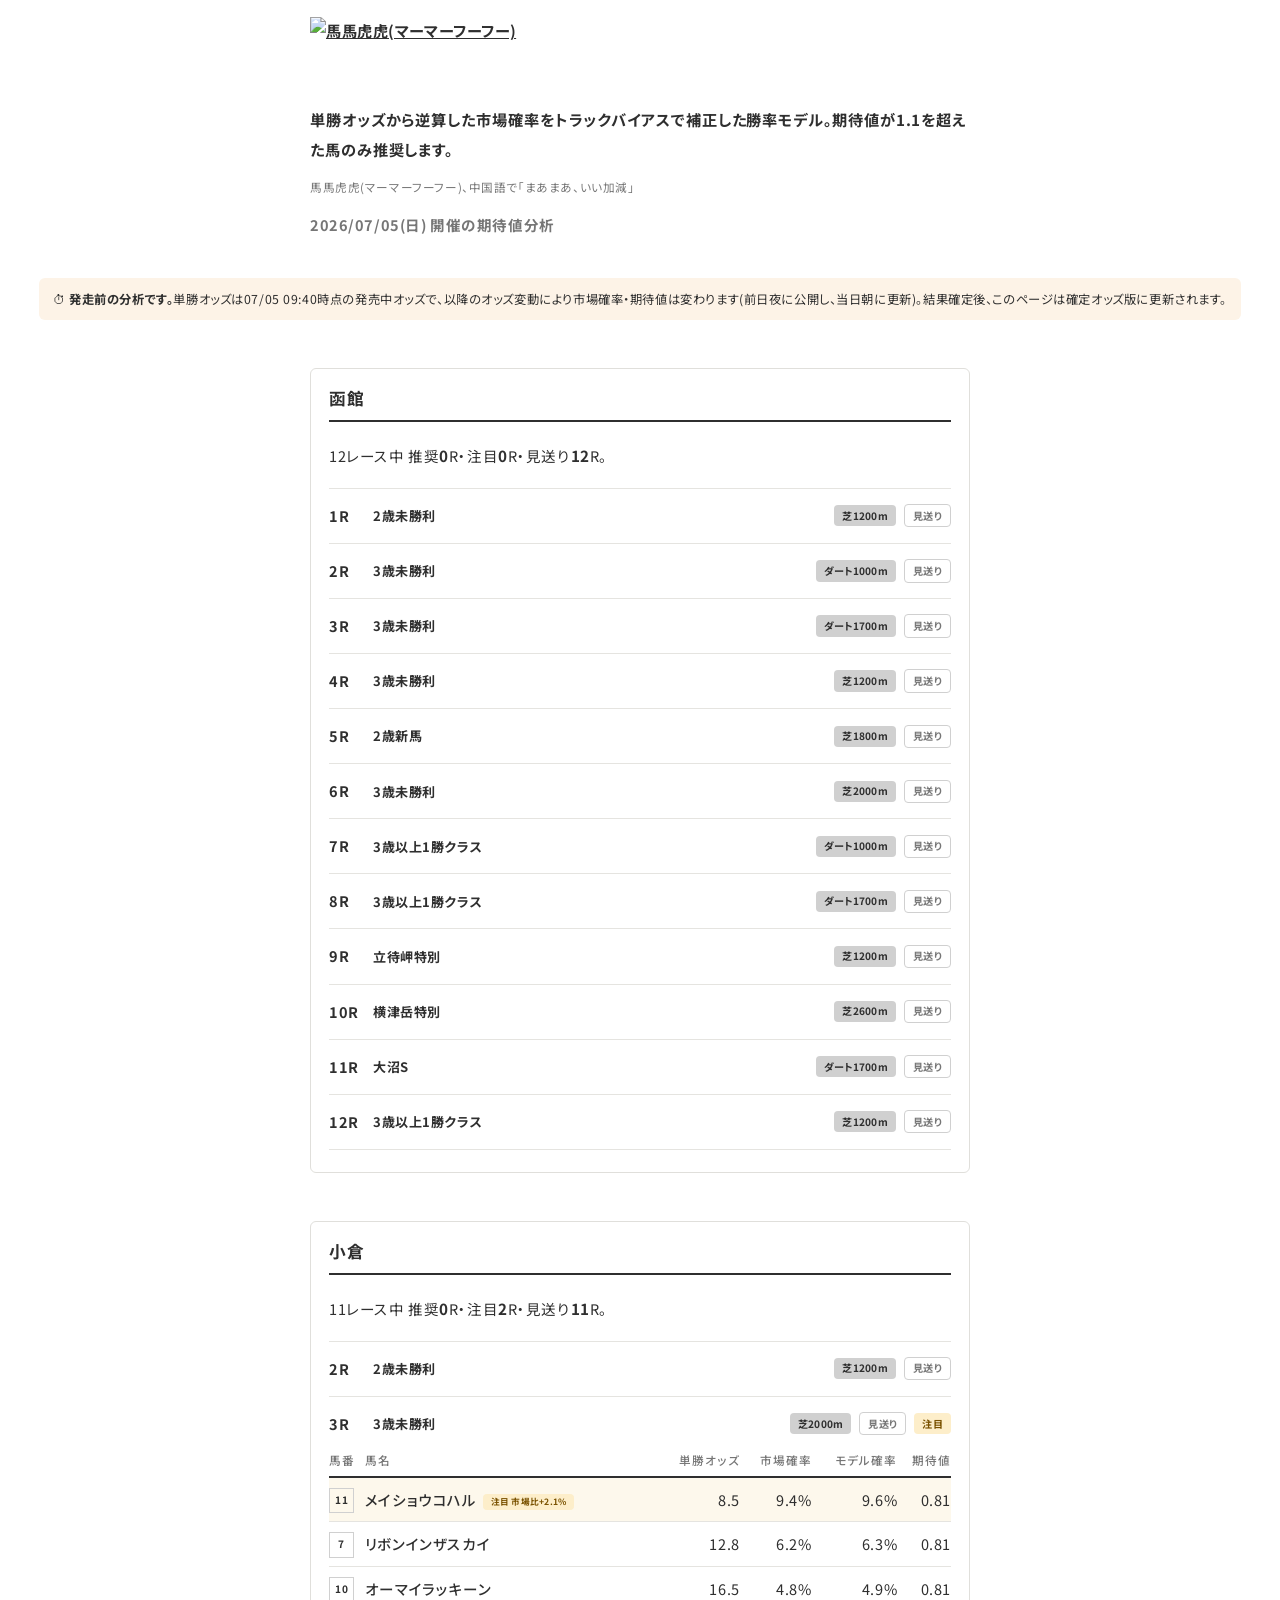
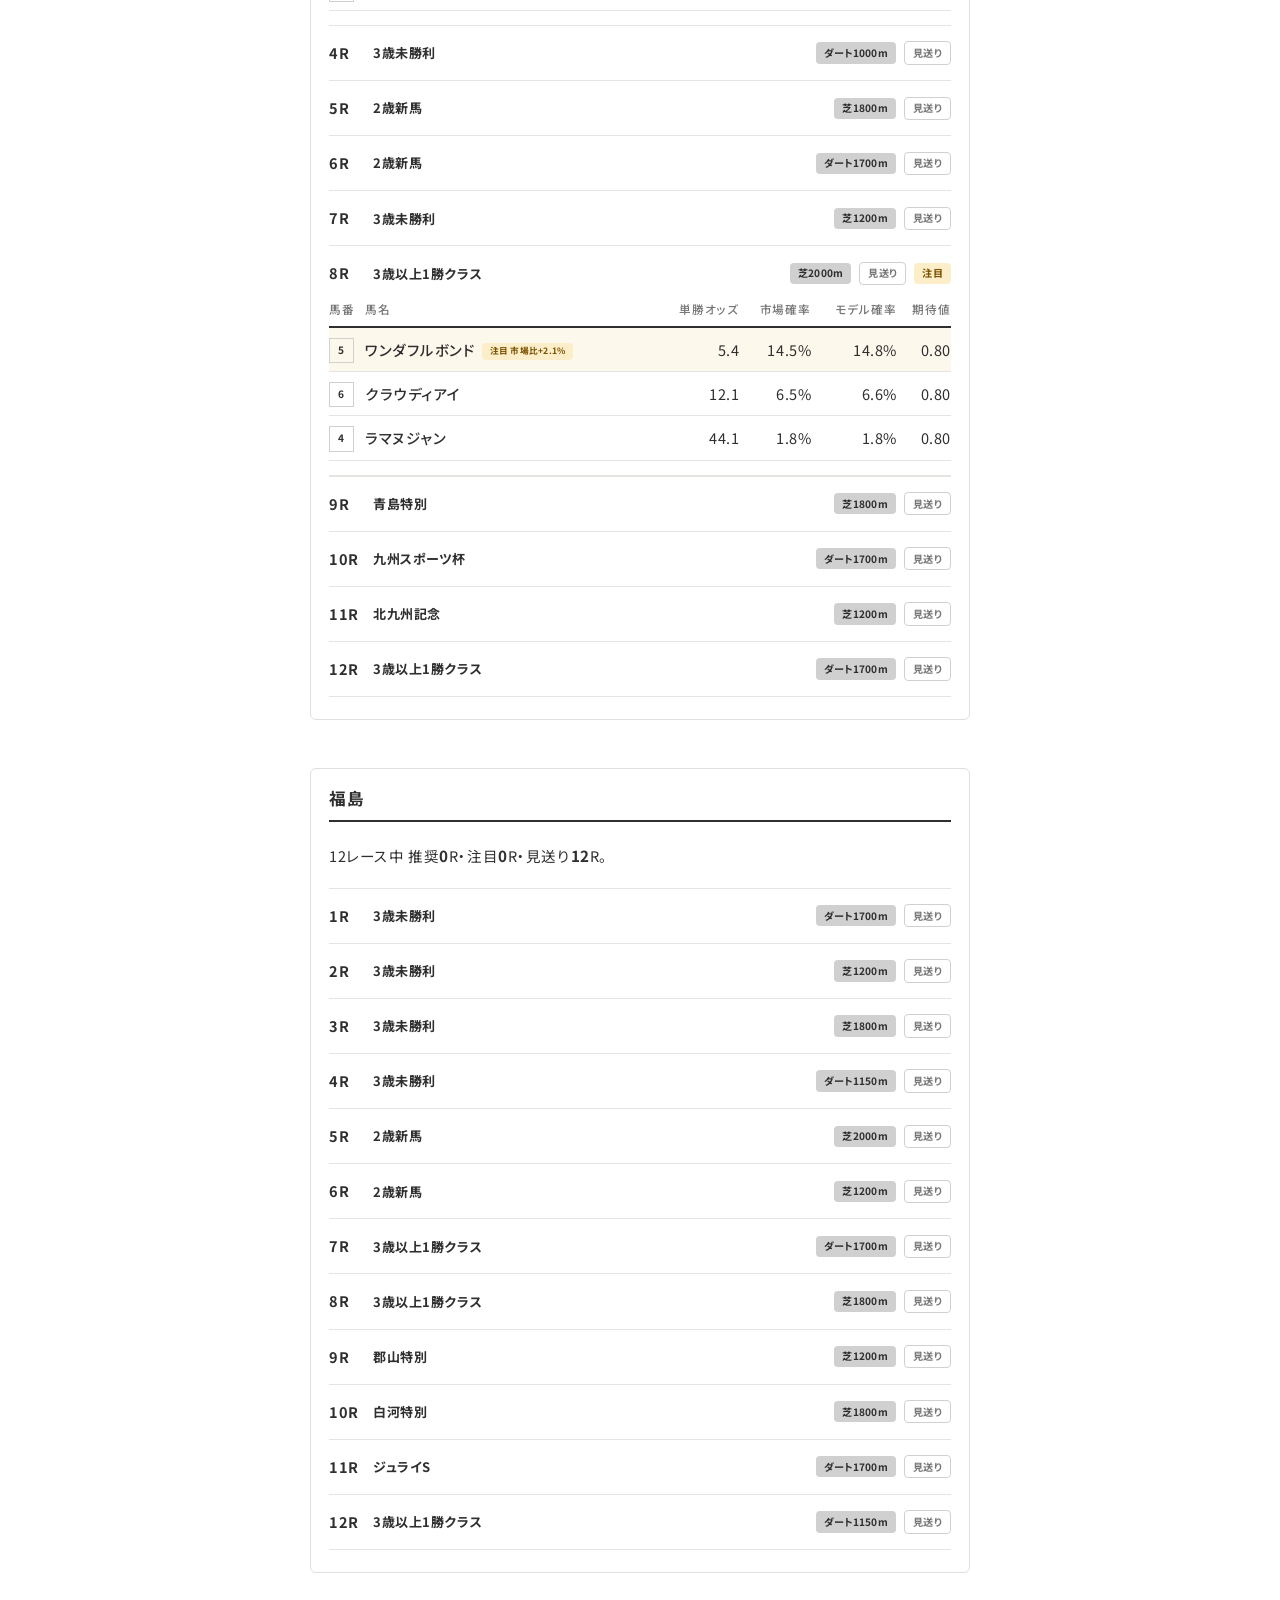
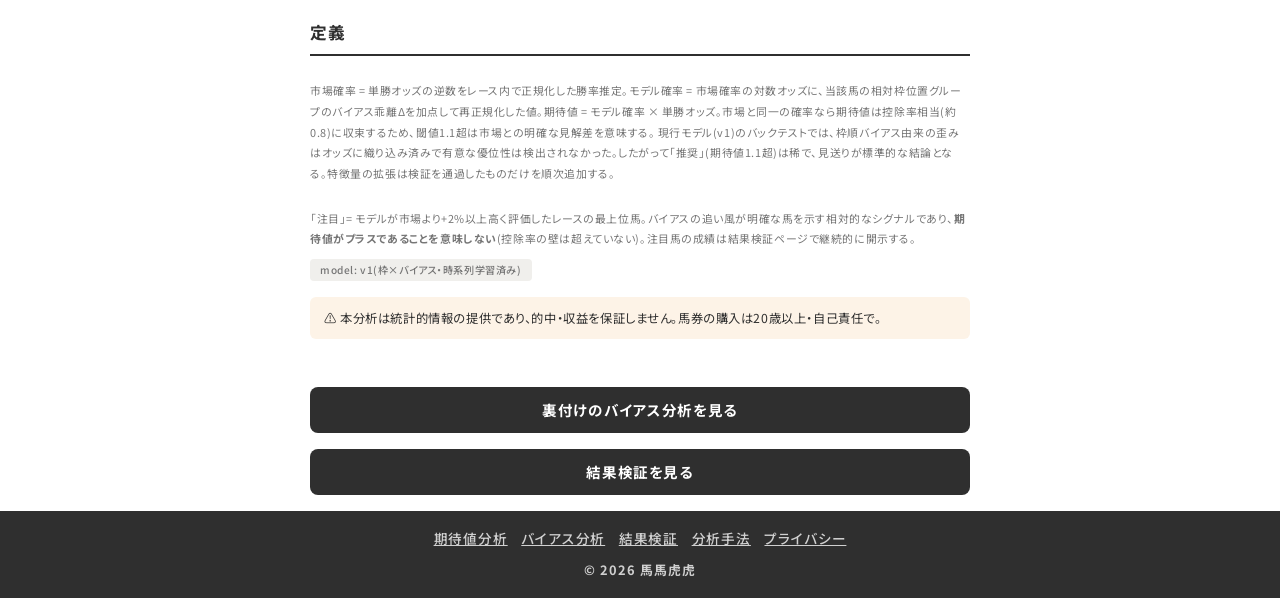
==== commit 0cc048d6: "Switch header logo to about.webp Co-Authored-By: Claude Fable 5 <noreply@anthropic.com>" ====
--- a/public/index.html
+++ b/public/index.html
@@ -55,7 +55,7 @@
             <div class="brand">
                 <h1 class="brand-name">
                     <a href="index.html">
-                        <img class="logo" src="/images/logo.webp" alt="馬馬虎虎(マーマーフーフー)" />
+                        <img class="logo" src="/images/about.webp" alt="馬馬虎虎(マーマーフーフー)" />
                     </a>
                 </h1>
             </div>
--- a/public/style.css
+++ b/public/style.css
@@ -1320,3 +1320,23 @@
 table.data-table.pred-table thead tr th:not(:first-child):not(:nth-child(2)) {
     text-align: right;
 }
+
+
+/* ===== 注目馬ティア(市場比+2%以上の相対シグナル) ===== */
+.chip.chip-attn {
+    background: #fdeeca;
+    color: #7a5200;
+}
+
+.verdict-chip.verdict-attn {
+    background: #fdeeca;
+    color: #7a5200;
+}
+
+.attn-row {
+    background: #fdf8ec;
+}
+
+.verify-kind-cell {
+    text-align: right;
+}
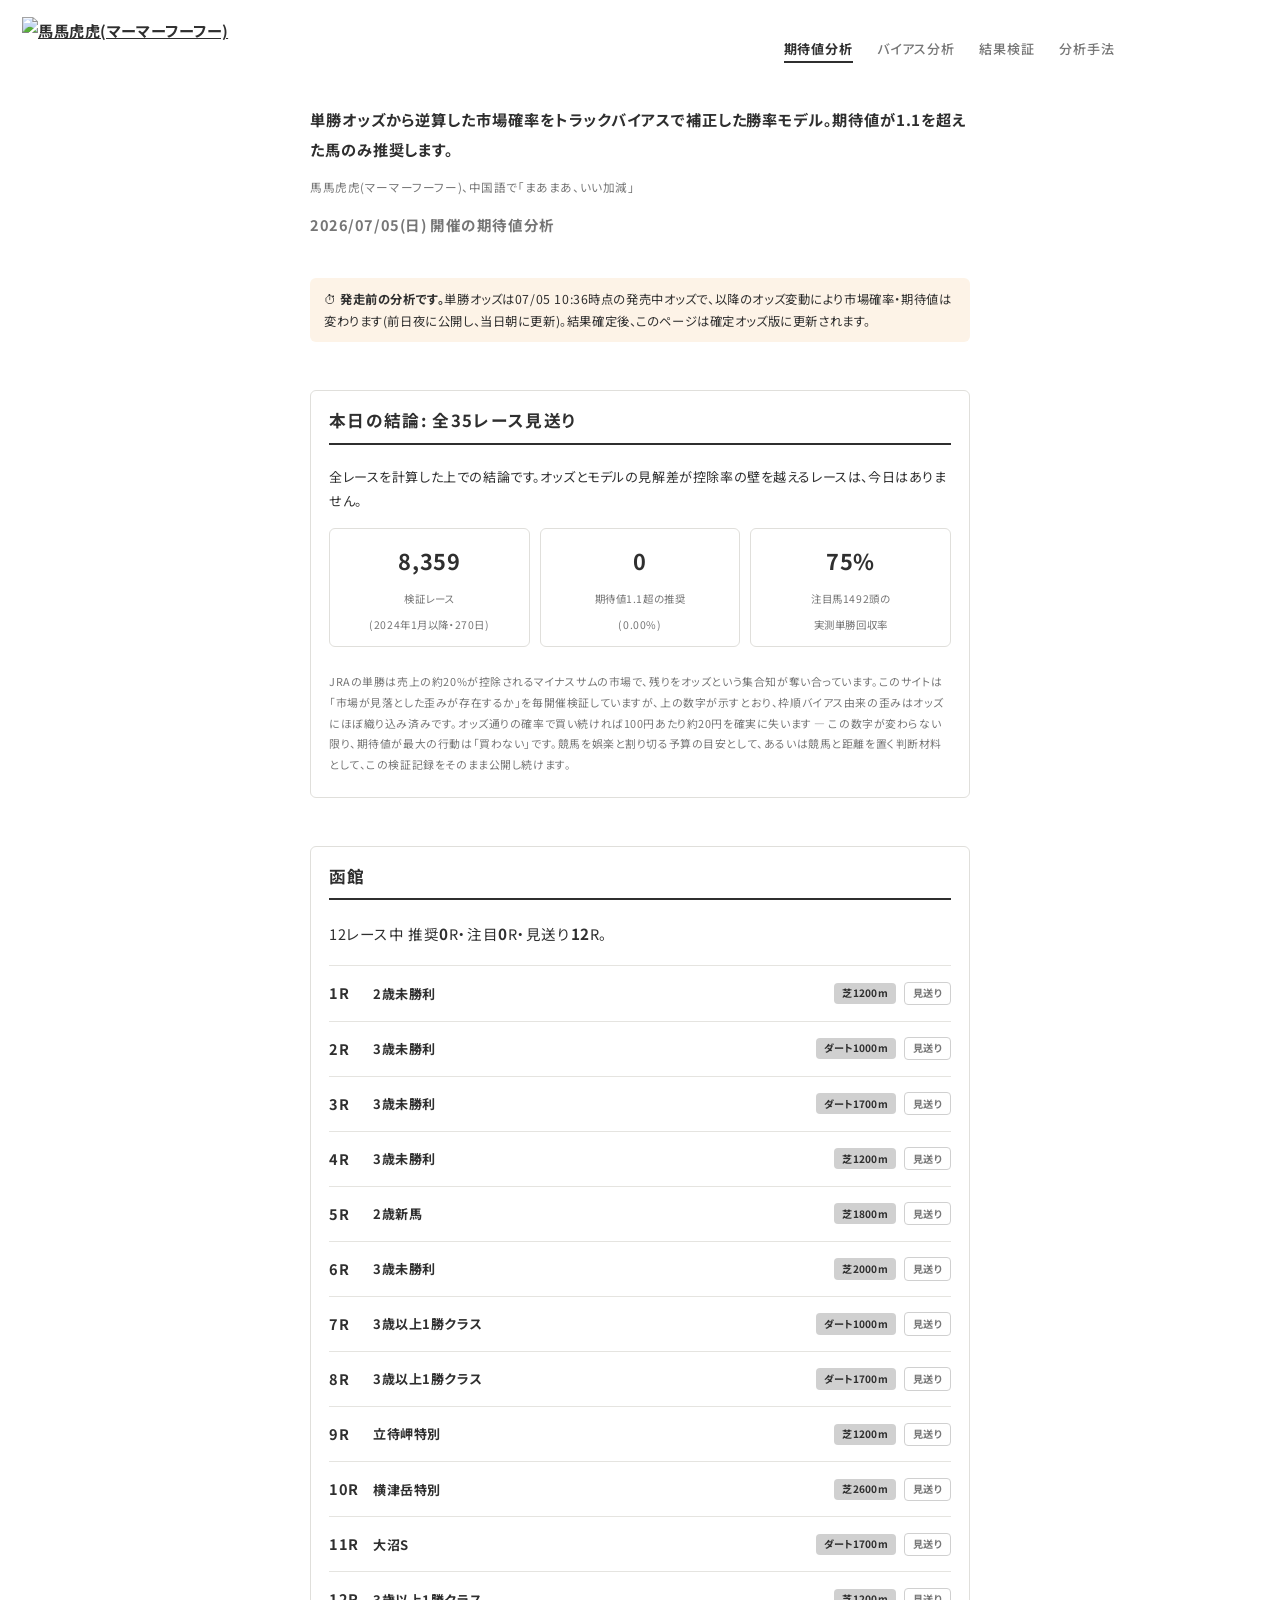
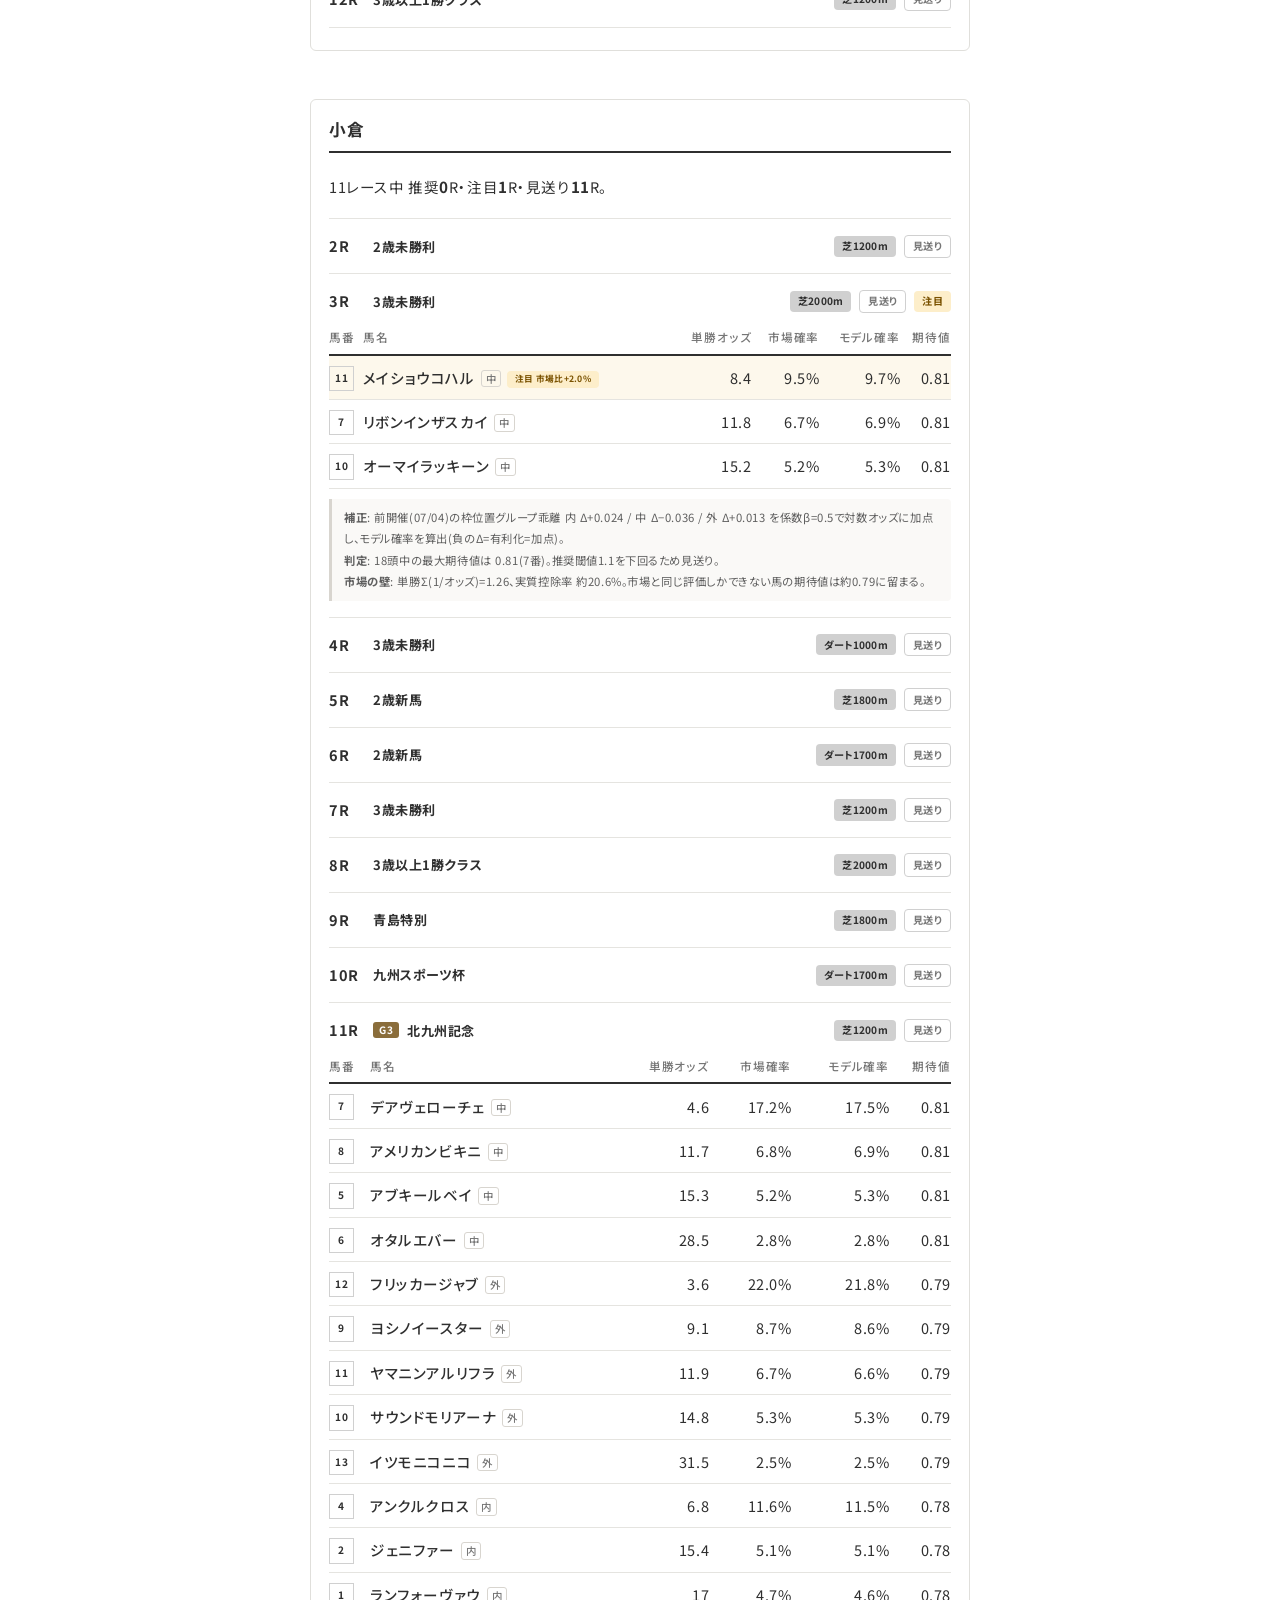
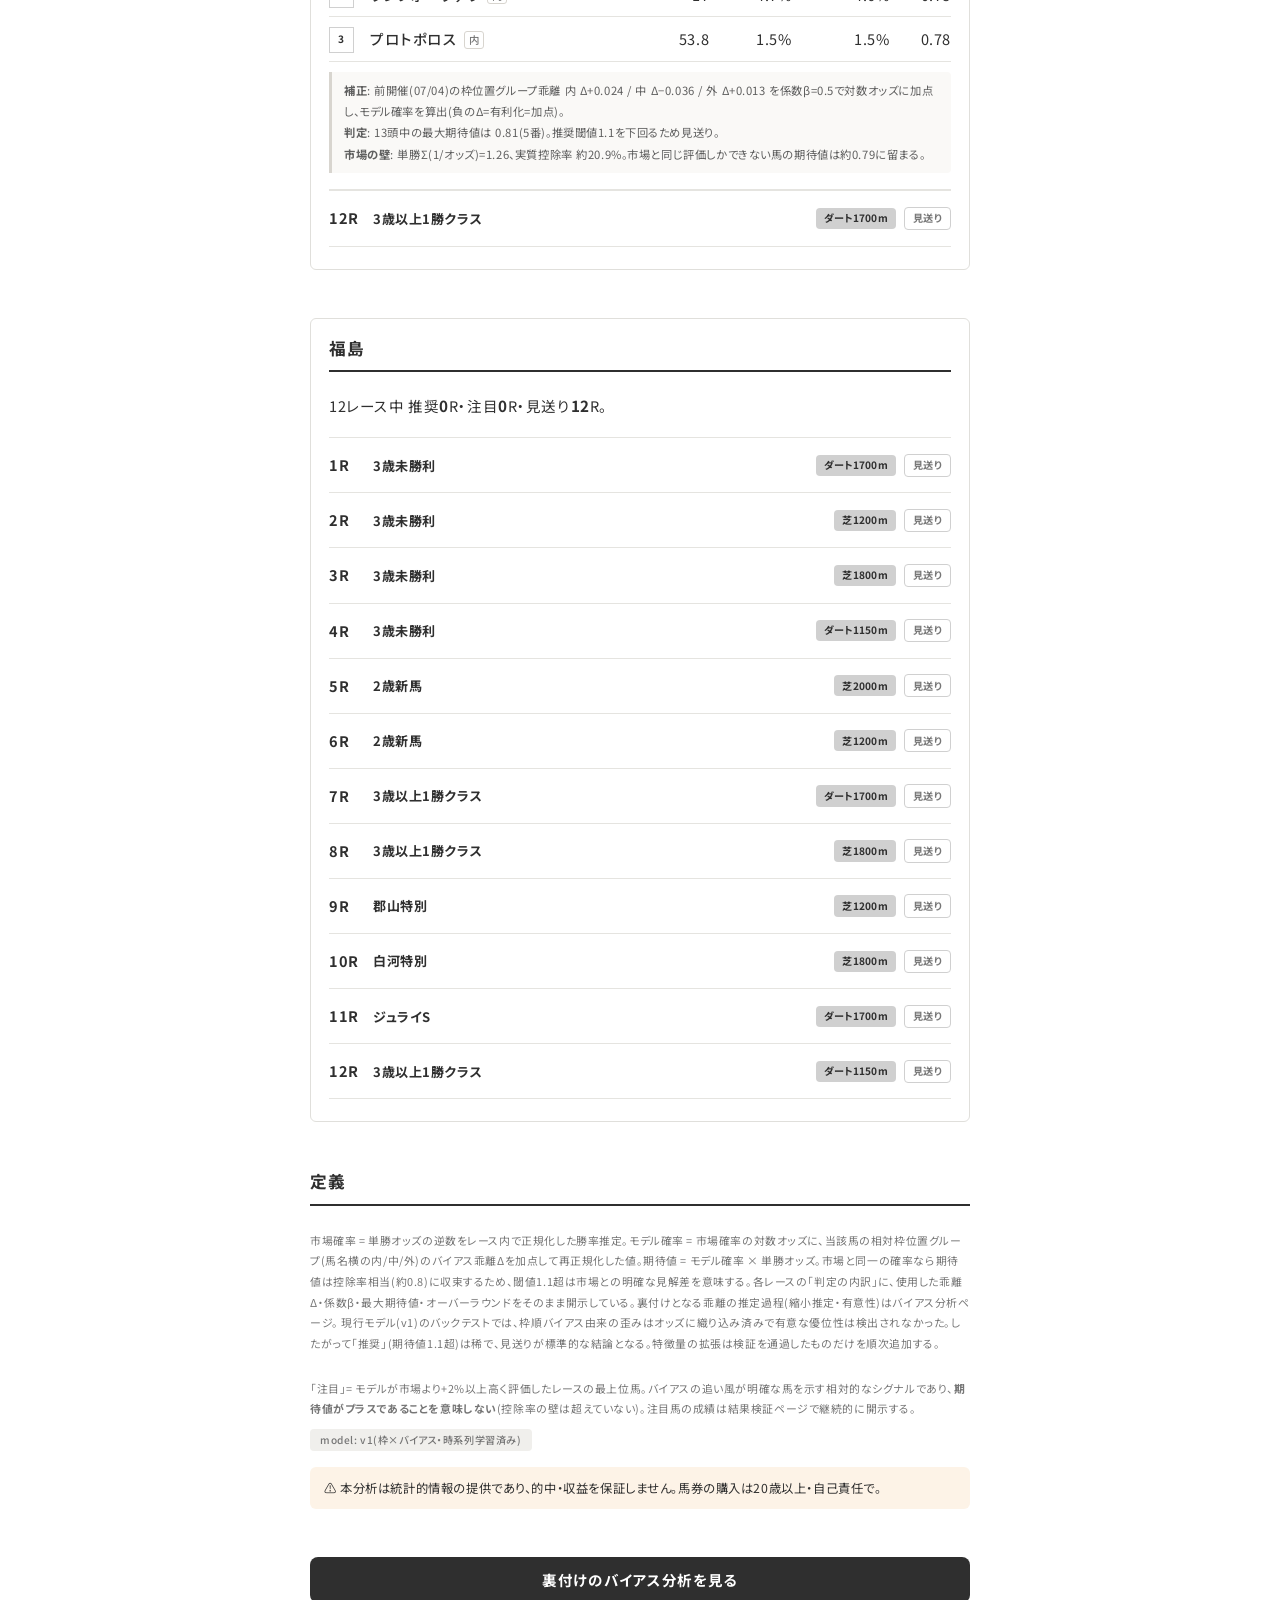
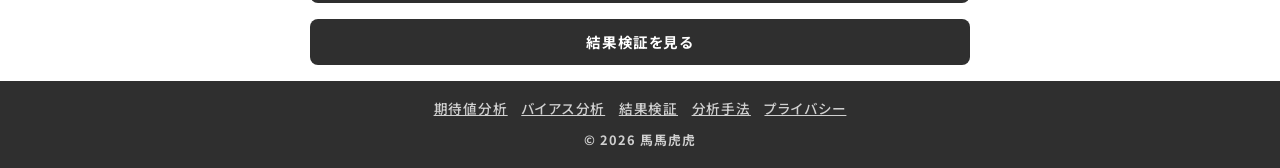
==== commit 7acc6b63: "Add header navigation menu to all pages ロゴ横(モバイルはロゴ下)に期待値分析/バイアス分析/結果検証/分析手法の ナビを追加。現在ページはアクティブ表示。.n" ====
--- a/public/index.html
+++ b/public/index.html
@@ -60,6 +60,12 @@
                 </h1>
             </div>
         </div>
+        <nav class="nav-links header-nav">
+            <a href="index.html" class="active">期待値分析</a>
+            <a href="bias.html">バイアス分析</a>
+            <a href="result.html">結果検証</a>
+            <a href="about.html">分析手法</a>
+        </nav>
     </header>
 
     <main class="container">
--- a/public/style.css
+++ b/public/style.css
@@ -191,7 +191,8 @@
     display: flex;
     justify-content: center;
     align-items: center;
-    gap: 0.9375em;
+    flex-wrap: wrap;
+    gap: 8px 0.9375em;
     margin-bottom: 11px;
 }
 
@@ -891,6 +892,8 @@
 }
 
 .yomi-note {
+    width: 100%;
+    max-width: 660px;
     background: #fdf3e7;
     border-radius: 6px;
     font-size: 0.85em;
@@ -1340,3 +1343,120 @@
 .verify-kind-cell {
     text-align: right;
 }
+/* ===== 判定の内訳(レース単位の根拠開示)と現実セクション ===== */
+.pred-basis {
+    font-size: 0.78em;
+    color: #5f5f5f;
+    line-height: 1.9;
+    background: #faf9f7;
+    border-left: 3px solid #d8d5cf;
+    border-radius: 0 4px 4px 0;
+    padding: 8px 12px;
+    margin: 10px 0 2px;
+}
+
+.frame3-mini {
+    display: inline-block;
+    font-size: 0.72em;
+    color: #767676;
+    border: 1px solid #d8d5cf;
+    border-radius: 3px;
+    line-height: 1.5;
+    padding: 0 4px;
+    margin-left: 6px;
+    vertical-align: 1px;
+}
+
+.reality-panel {
+    background: #fbfaf8;
+}
+
+.reality-lead {
+    font-size: 0.9em;
+    line-height: 1.9;
+    margin-bottom: 14px;
+}
+
+.reality-stats {
+    display: flex;
+    gap: 10px;
+    margin: 14px 0 6px;
+    flex-wrap: wrap;
+}
+
+.reality-stat {
+    flex: 1 1 140px;
+    text-align: center;
+    border: 1px solid #e0dfdb;
+    border-radius: 6px;
+    padding: 12px 8px 10px;
+    background: #fff;
+}
+
+.reality-stat b {
+    display: block;
+    font-size: 1.5em;
+    font-family: "Noto Sans JP", sans-serif;
+    font-variant-numeric: tabular-nums;
+    margin-bottom: 4px;
+}
+
+.reality-stat span {
+    font-size: 0.72em;
+    color: #767676;
+    line-height: 1.5;
+}
+
+/* 重賞タグ(G1/G2/G3) */
+.grade-tag {
+    display: inline-block;
+    font-size: 0.7em;
+    font-weight: 700;
+    color: #fff;
+    background: #8a6d3b;
+    border-radius: 3px;
+    line-height: 1.6;
+    padding: 0 6px;
+}
+
+/* ===== ヘッダーナビ ===== */
+.header-nav {
+    max-width: 660px;
+    margin: 14px auto 0;
+    gap: 6px 1.7em;
+}
+
+.header-nav a {
+    color: #767676;
+    font-size: 0.9em;
+    font-weight: 500;
+    text-decoration: none;
+    padding-bottom: 3px;
+    border-bottom: 2px solid transparent;
+}
+
+.header-nav a:hover {
+    color: #2f2f2f;
+}
+
+.header-nav a.active {
+    color: #2f2f2f;
+    font-weight: 700;
+    border-bottom-color: #2f2f2f;
+}
+
+@media (max-width: 700px) {
+    /* ヘッダーを縦積みにしてナビをロゴ下へ */
+    header {
+        height: auto;
+        flex-direction: column;
+        align-items: flex-start;
+        padding: 10px 22px 12px;
+    }
+
+    .header-nav {
+        justify-content: flex-start;
+        margin: 6px 0 0;
+        gap: 4px 1.3em;
+    }
+}
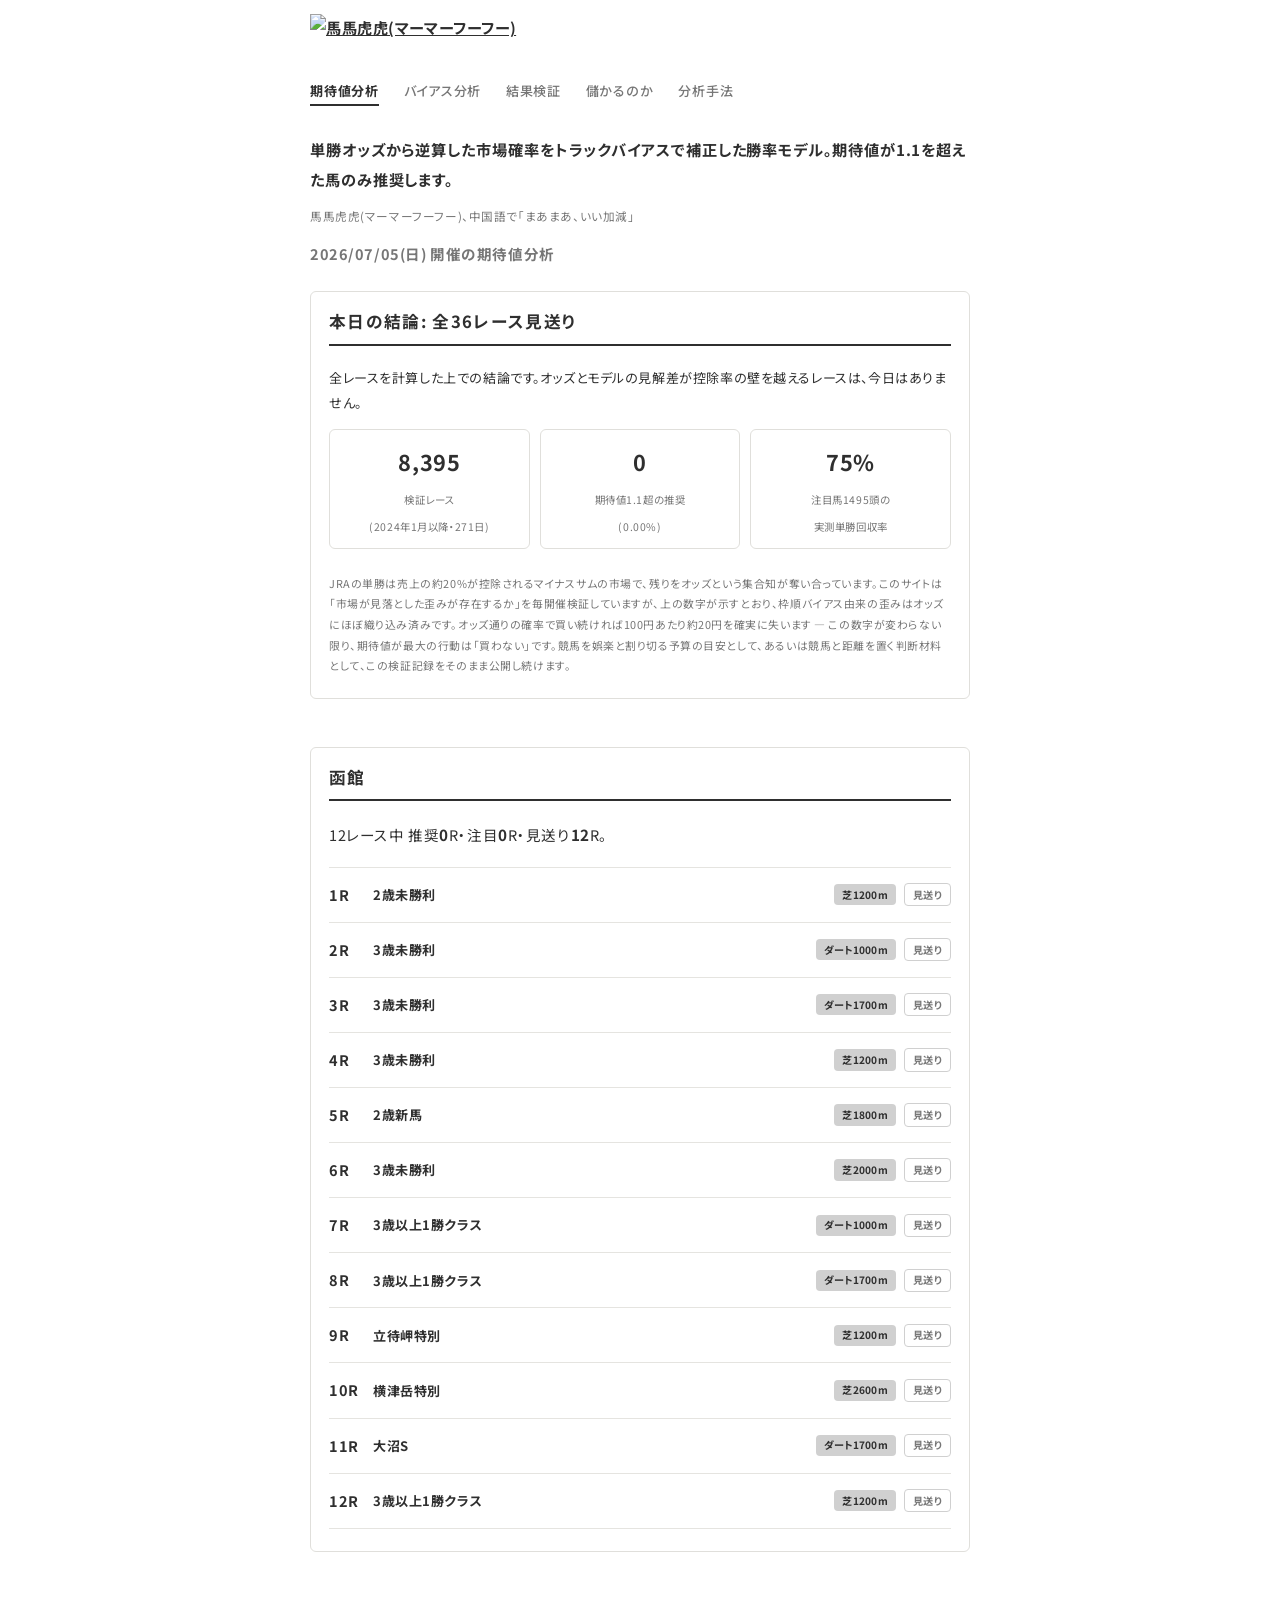
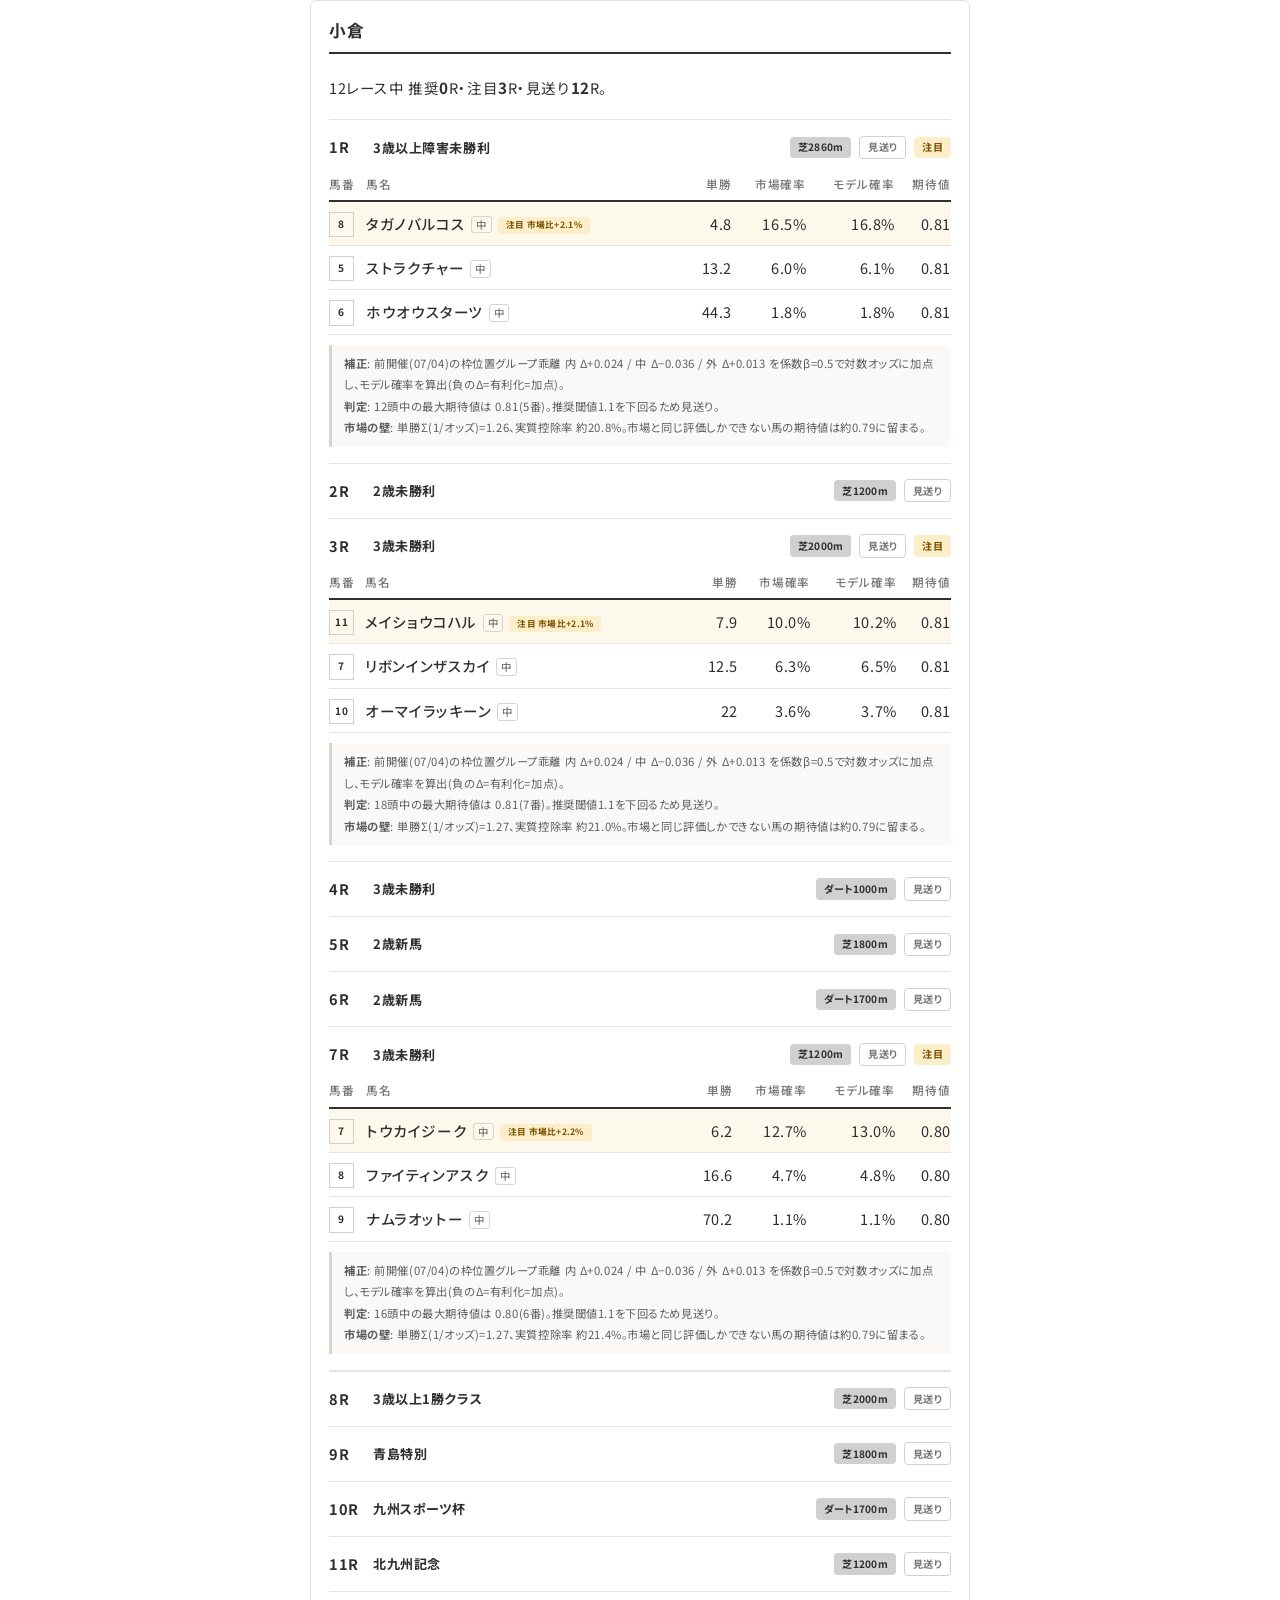
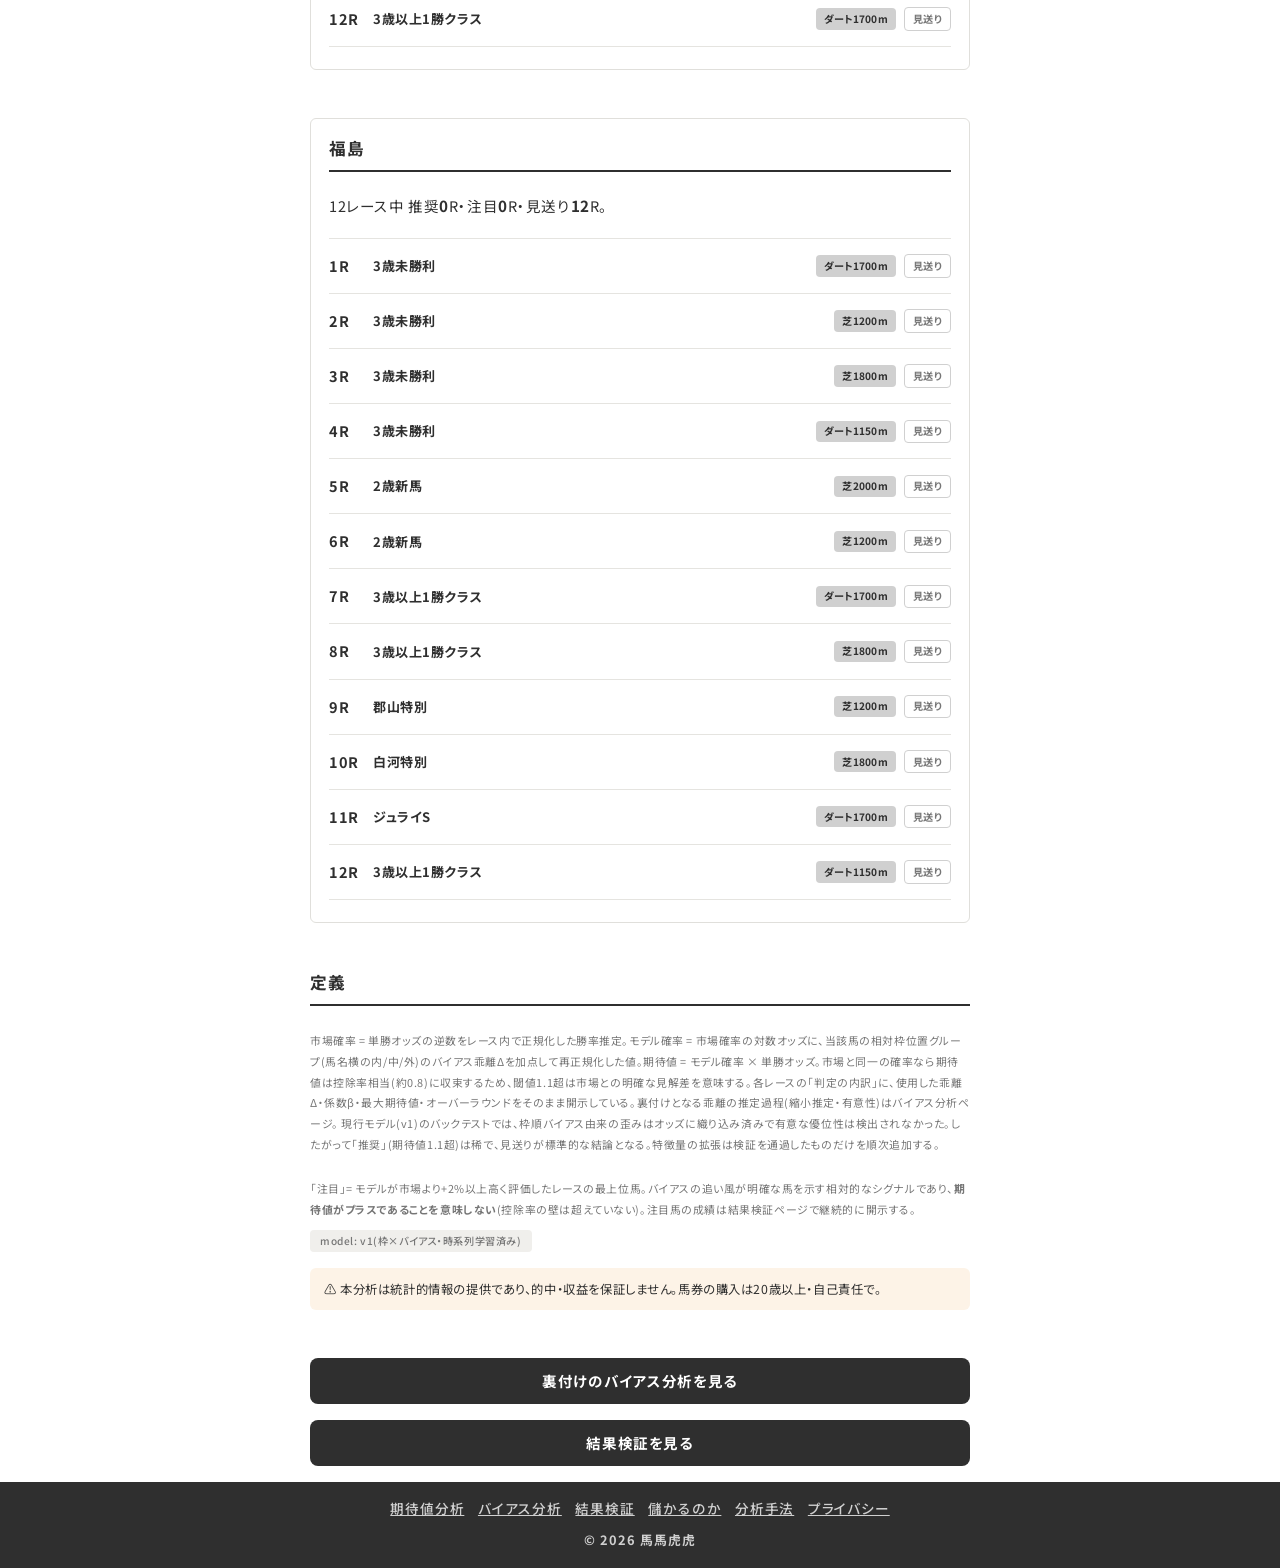
==== commit 71a7bbc5: "Add reality page: does horse racing pay? (research findings, permanent) 研究7ラウンドの成果をサイトに常設ページ「競馬は儲かるの" ====
--- a/public/index.html
+++ b/public/index.html
@@ -64,6 +64,7 @@
             <a href="index.html" class="active">期待値分析</a>
             <a href="bias.html">バイアス分析</a>
             <a href="result.html">結果検証</a>
+            <a href="reality.html">儲かるのか</a>
             <a href="about.html">分析手法</a>
         </nav>
     </header>
@@ -112,6 +113,7 @@
             <a href="index.html">期待値分析</a>
             <a href="bias.html">バイアス分析</a>
             <a href="result.html">結果検証</a>
+            <a href="reality.html">儲かるのか</a>
             <a href="about.html">分析手法</a>
             <a href="privacy.html">プライバシー</a>
         </nav>
--- a/public/style.css
+++ b/public/style.css
@@ -62,12 +62,10 @@
     overflow: hidden;
     position: relative;
     width: 100%;
-    height: 88px;
+    height: auto;
     background: transparent;
     color: #2f2f2f;
-    padding: 0 22px;
-    display: flex;
-    align-items: center;
+    padding: 14px 22px 12px;
 }
 
 header h1 {
@@ -1419,10 +1417,11 @@
     padding: 0 6px;
 }
 
-/* ===== ヘッダーナビ ===== */
+/* ===== ヘッダーナビ(ロゴ下・本文と同じ660pxカラム) ===== */
 .header-nav {
     max-width: 660px;
-    margin: 14px auto 0;
+    margin: 12px auto 0;
+    justify-content: flex-start;
     gap: 6px 1.7em;
 }
 
@@ -1446,17 +1445,7 @@
 }
 
 @media (max-width: 700px) {
-    /* ヘッダーを縦積みにしてナビをロゴ下へ */
-    header {
-        height: auto;
-        flex-direction: column;
-        align-items: flex-start;
-        padding: 10px 22px 12px;
-    }
-
     .header-nav {
-        justify-content: flex-start;
-        margin: 6px 0 0;
         gap: 4px 1.3em;
     }
 }
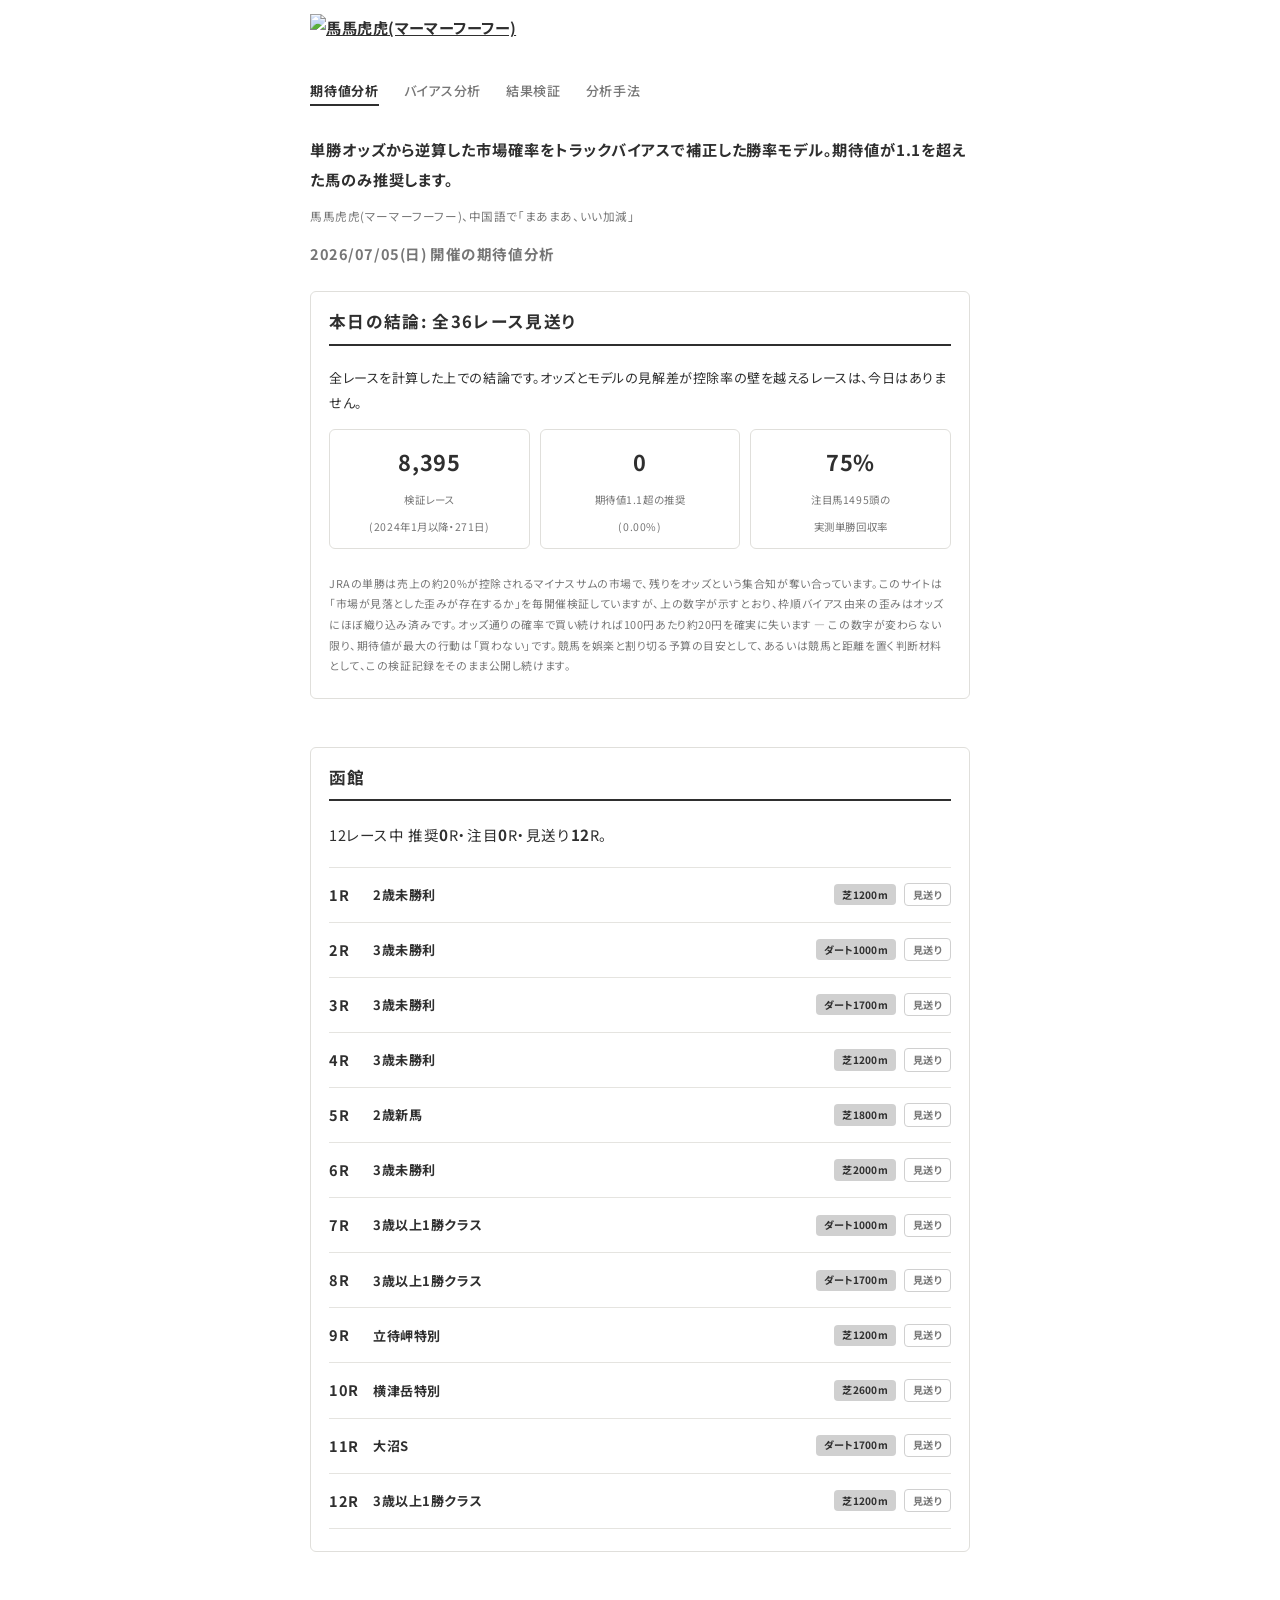
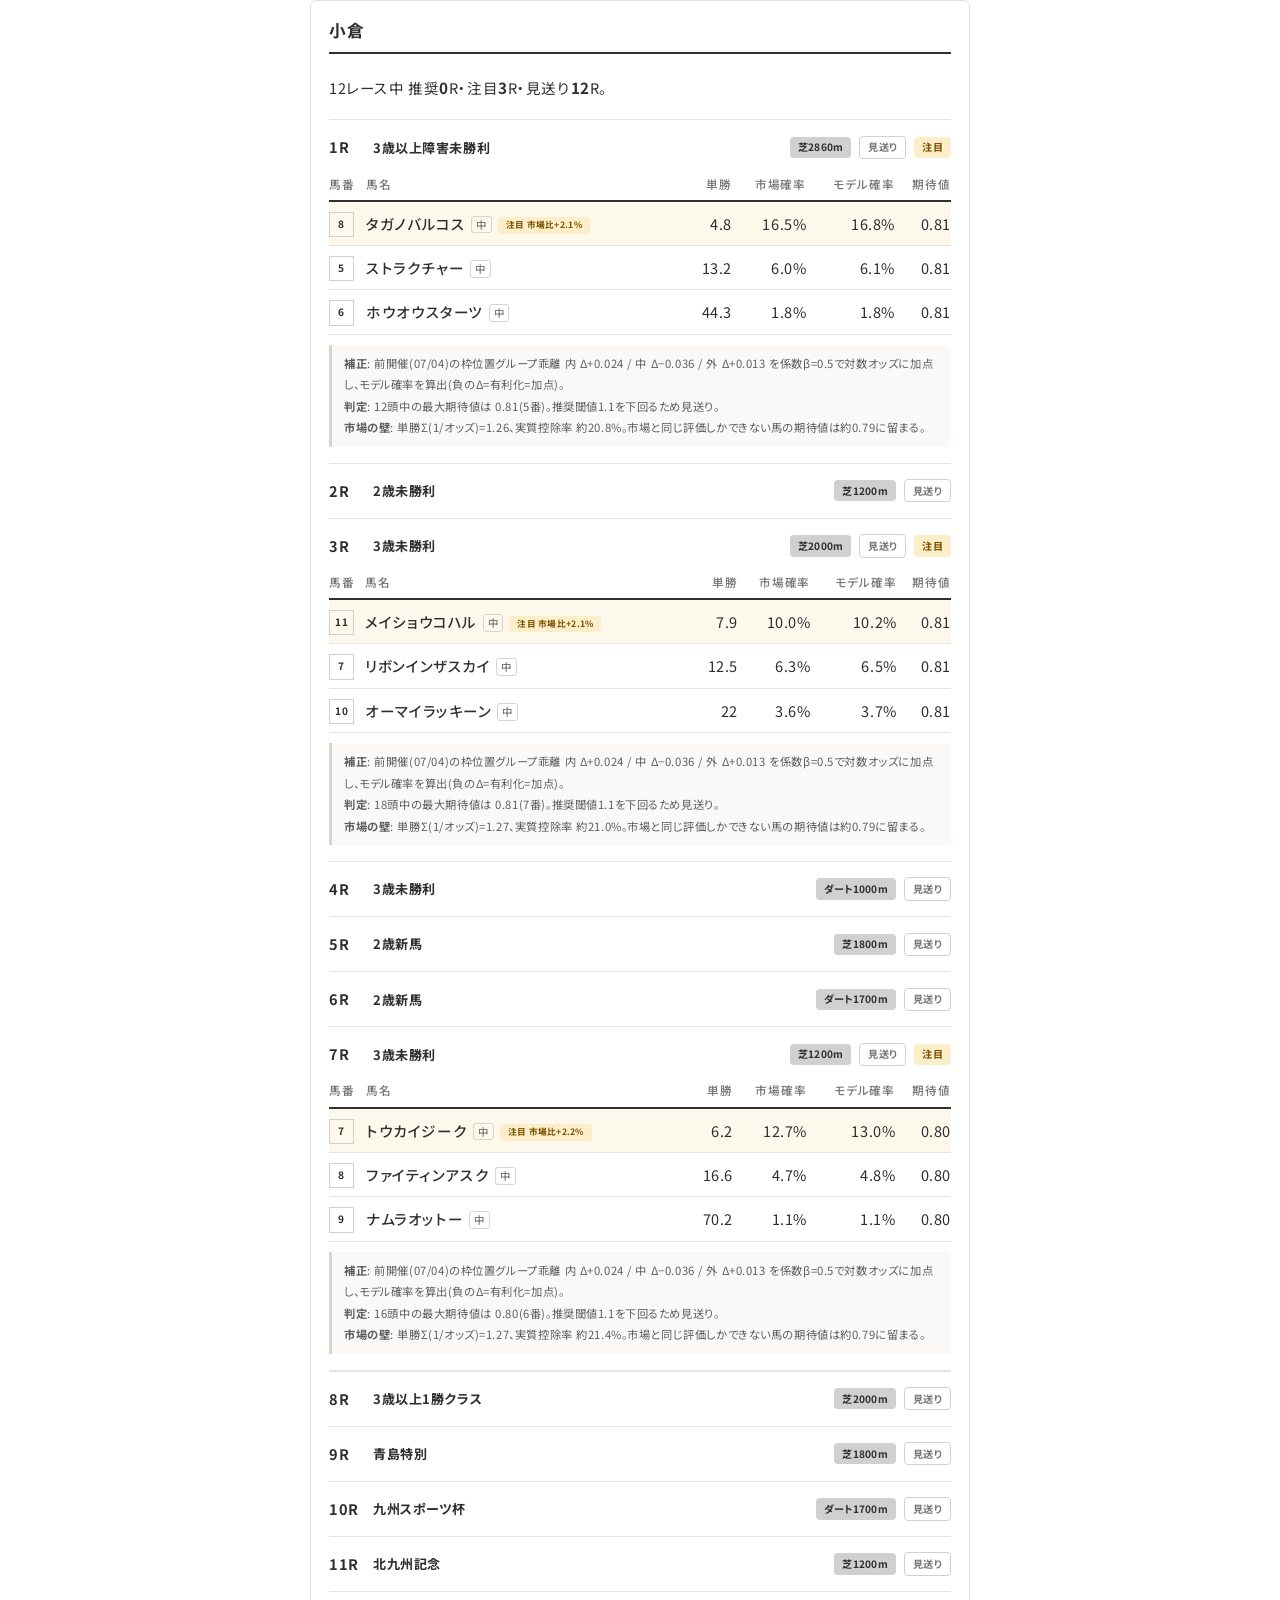
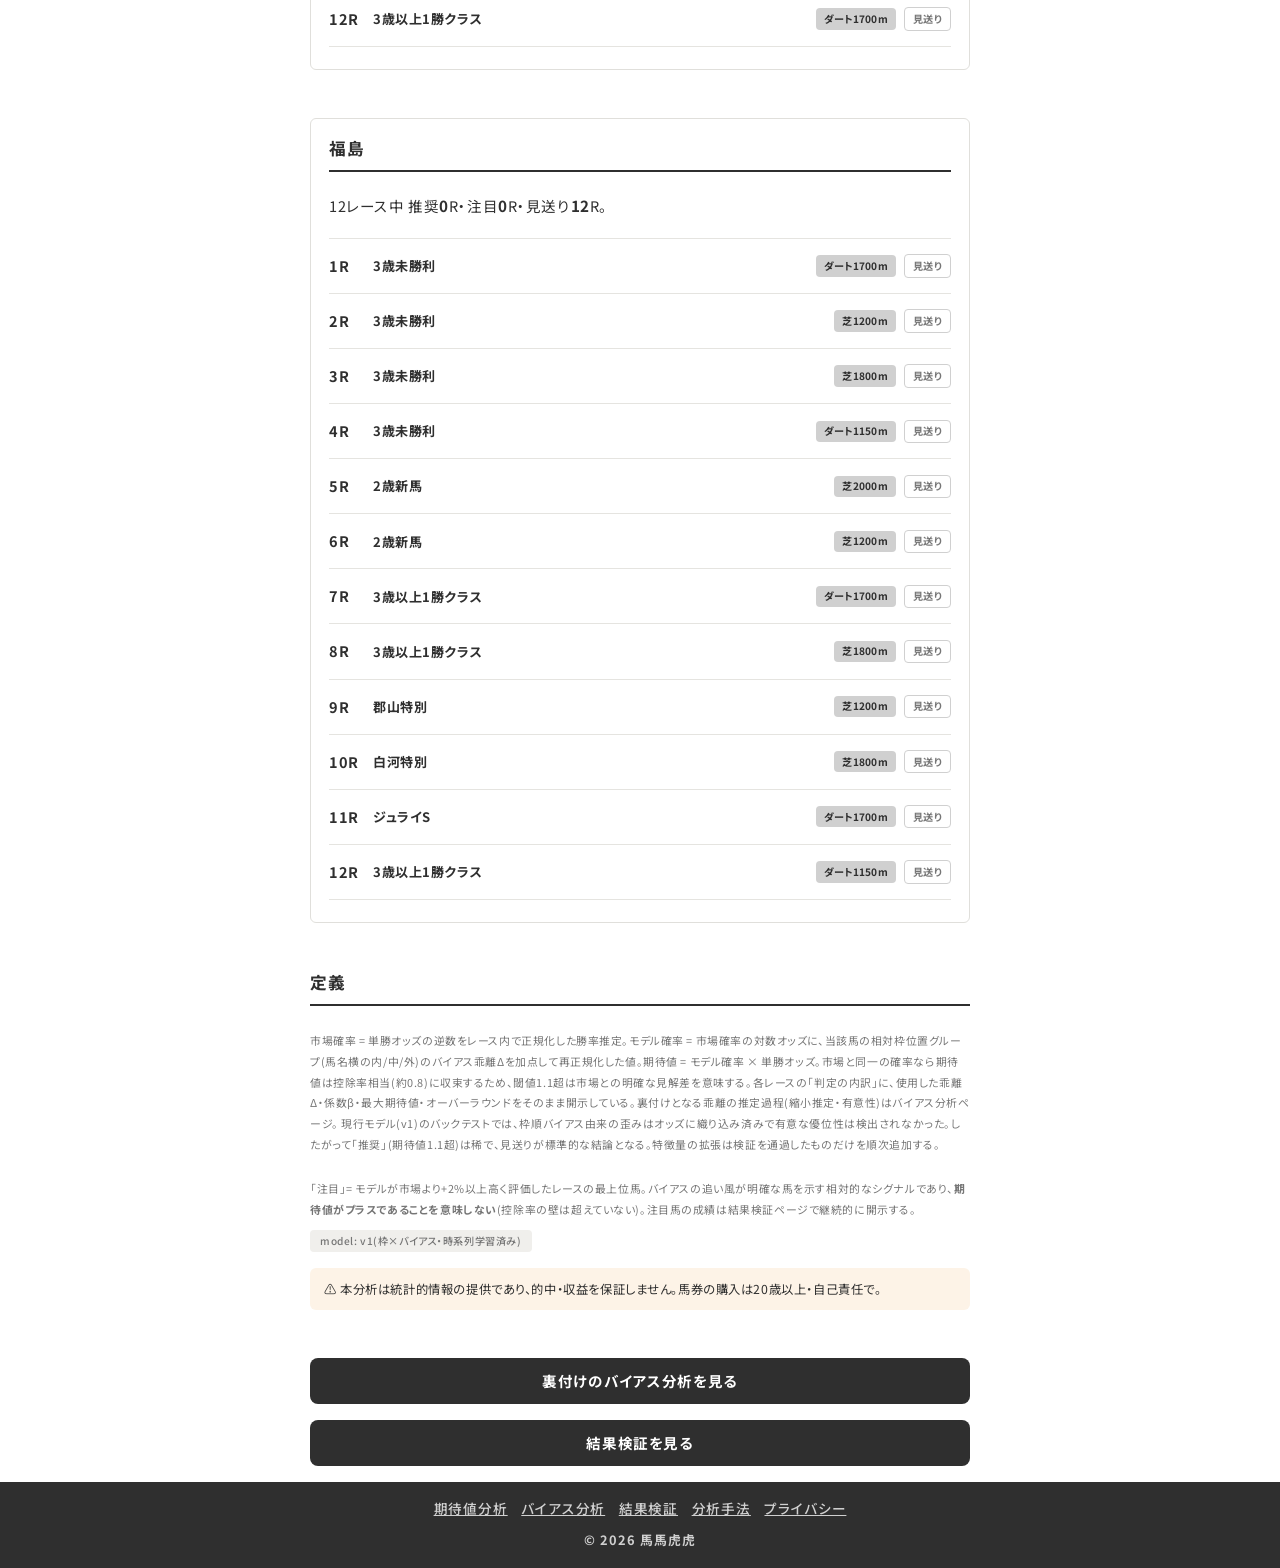
==== commit 50b92d96: "Merge reality page into result page 「競馬は儲かるのか — 長期検証の現実」を結果検証ページ下部に統合 (id=reality)。単独ページ・ナビ項目・sitema" ====
--- a/public/index.html
+++ b/public/index.html
@@ -64,7 +64,6 @@
             <a href="index.html" class="active">期待値分析</a>
             <a href="bias.html">バイアス分析</a>
             <a href="result.html">結果検証</a>
-            <a href="reality.html">儲かるのか</a>
             <a href="about.html">分析手法</a>
         </nav>
     </header>
@@ -113,7 +112,6 @@
             <a href="index.html">期待値分析</a>
             <a href="bias.html">バイアス分析</a>
             <a href="result.html">結果検証</a>
-            <a href="reality.html">儲かるのか</a>
             <a href="about.html">分析手法</a>
             <a href="privacy.html">プライバシー</a>
         </nav>
--- a/public/style.css
+++ b/public/style.css
@@ -1449,3 +1449,10 @@
         gap: 4px 1.3em;
     }
 }
+
+/* 結果検証ページ内の長期検証記事(競馬は儲かるのか) */
+.reality-section {
+    width: 100%;
+    background: #fff;
+    padding: 8px 22px 40px;
+}
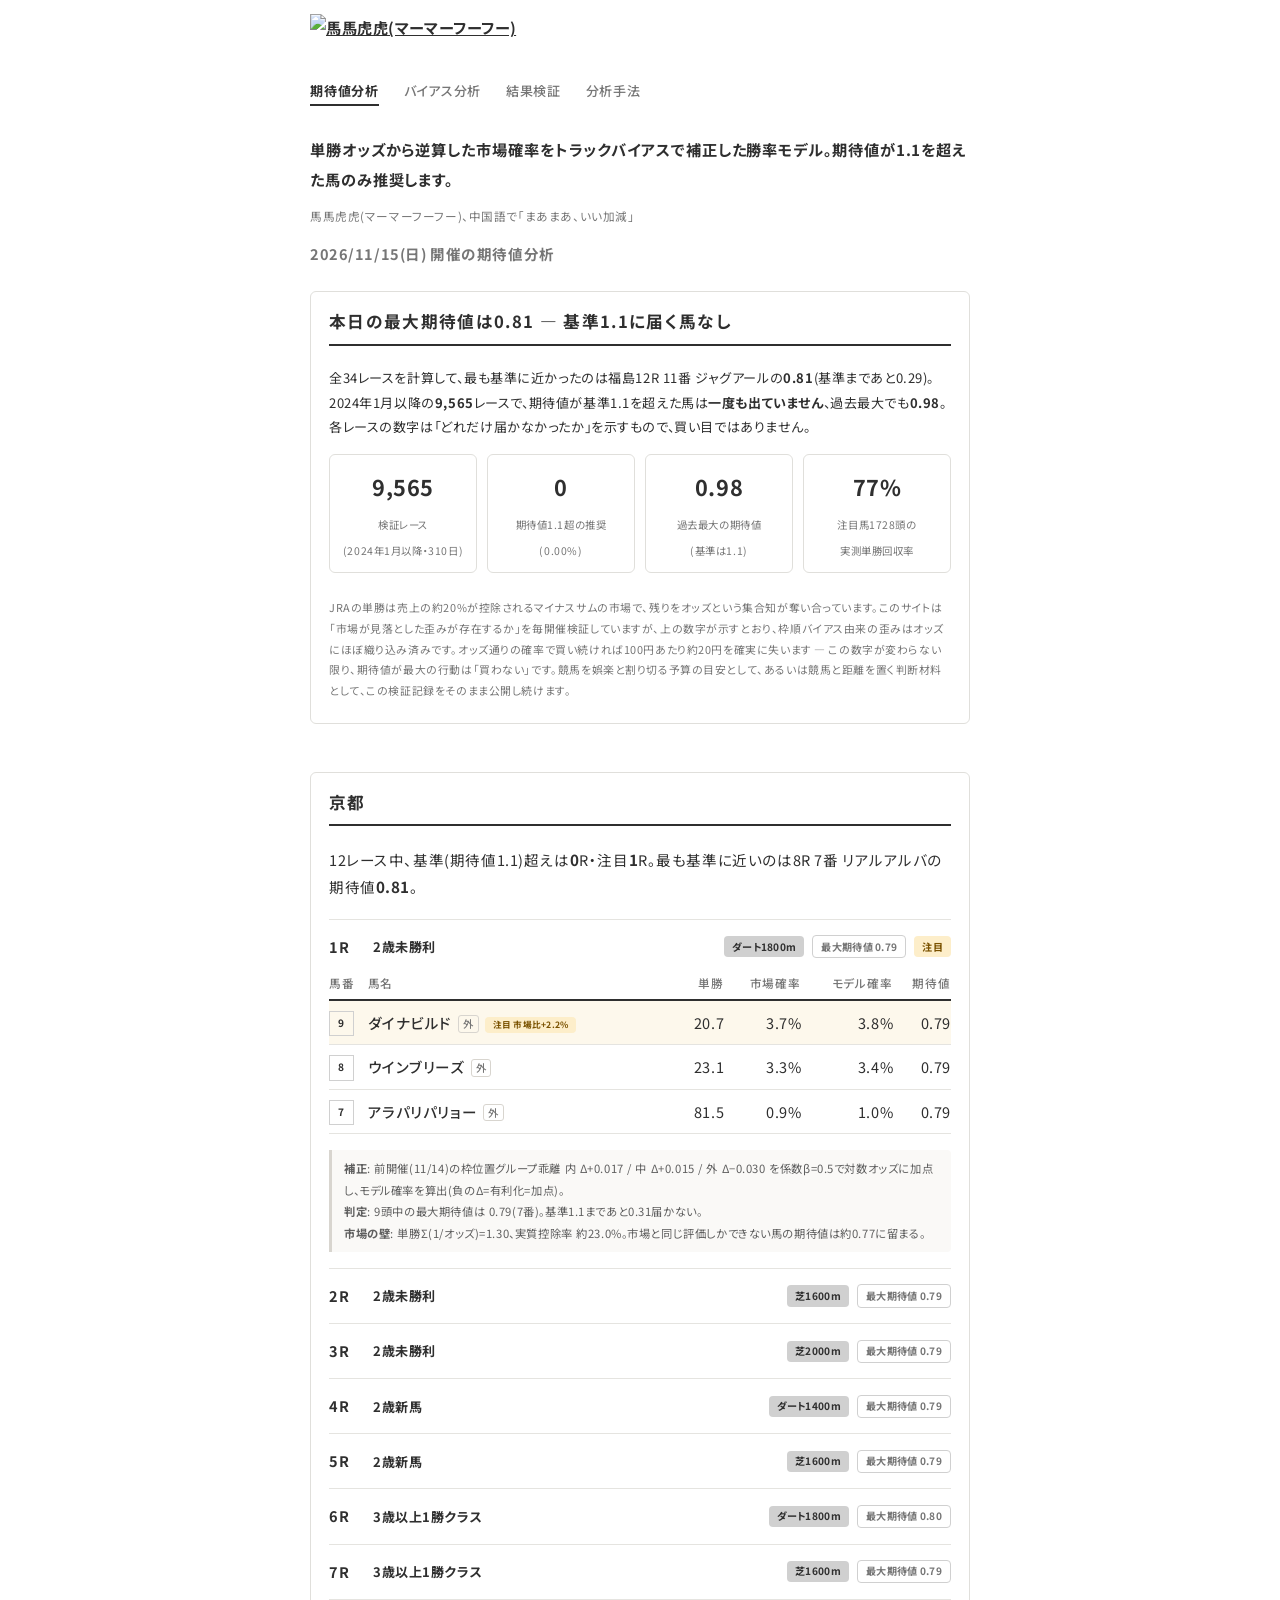
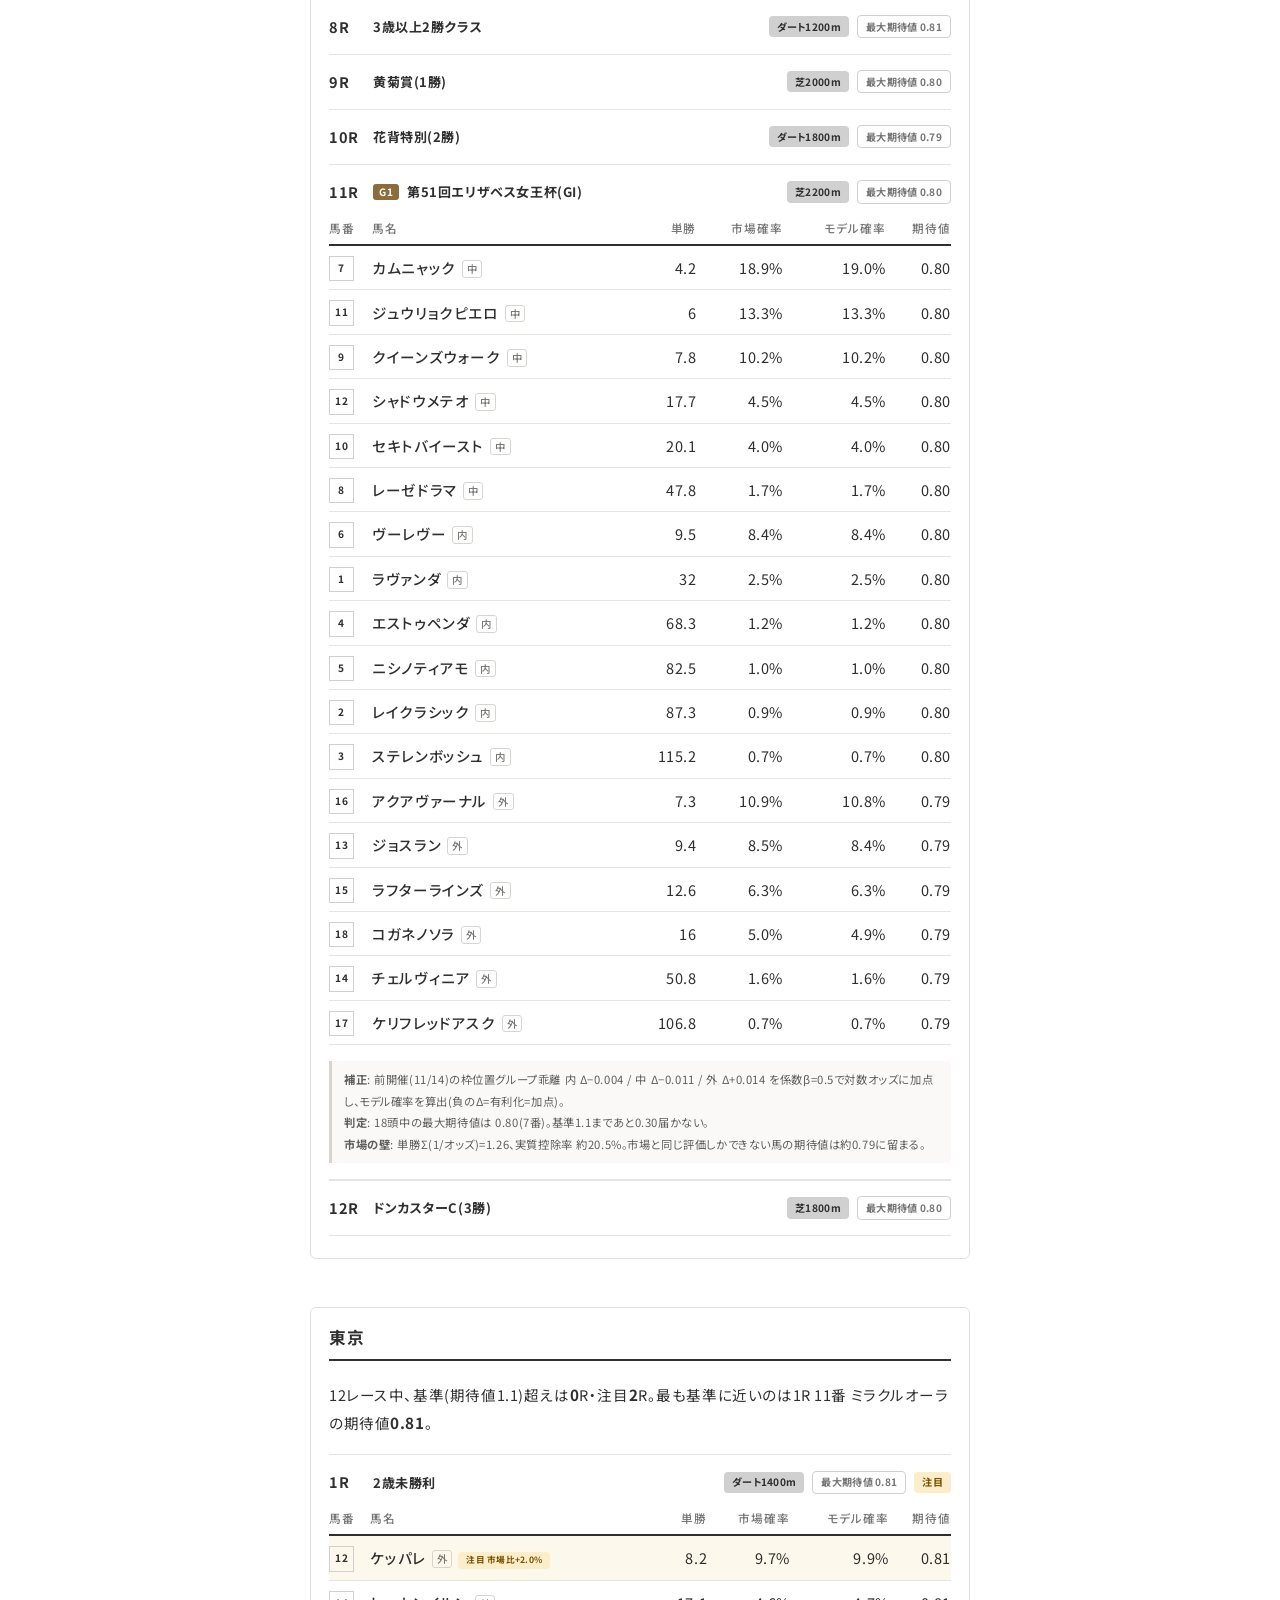
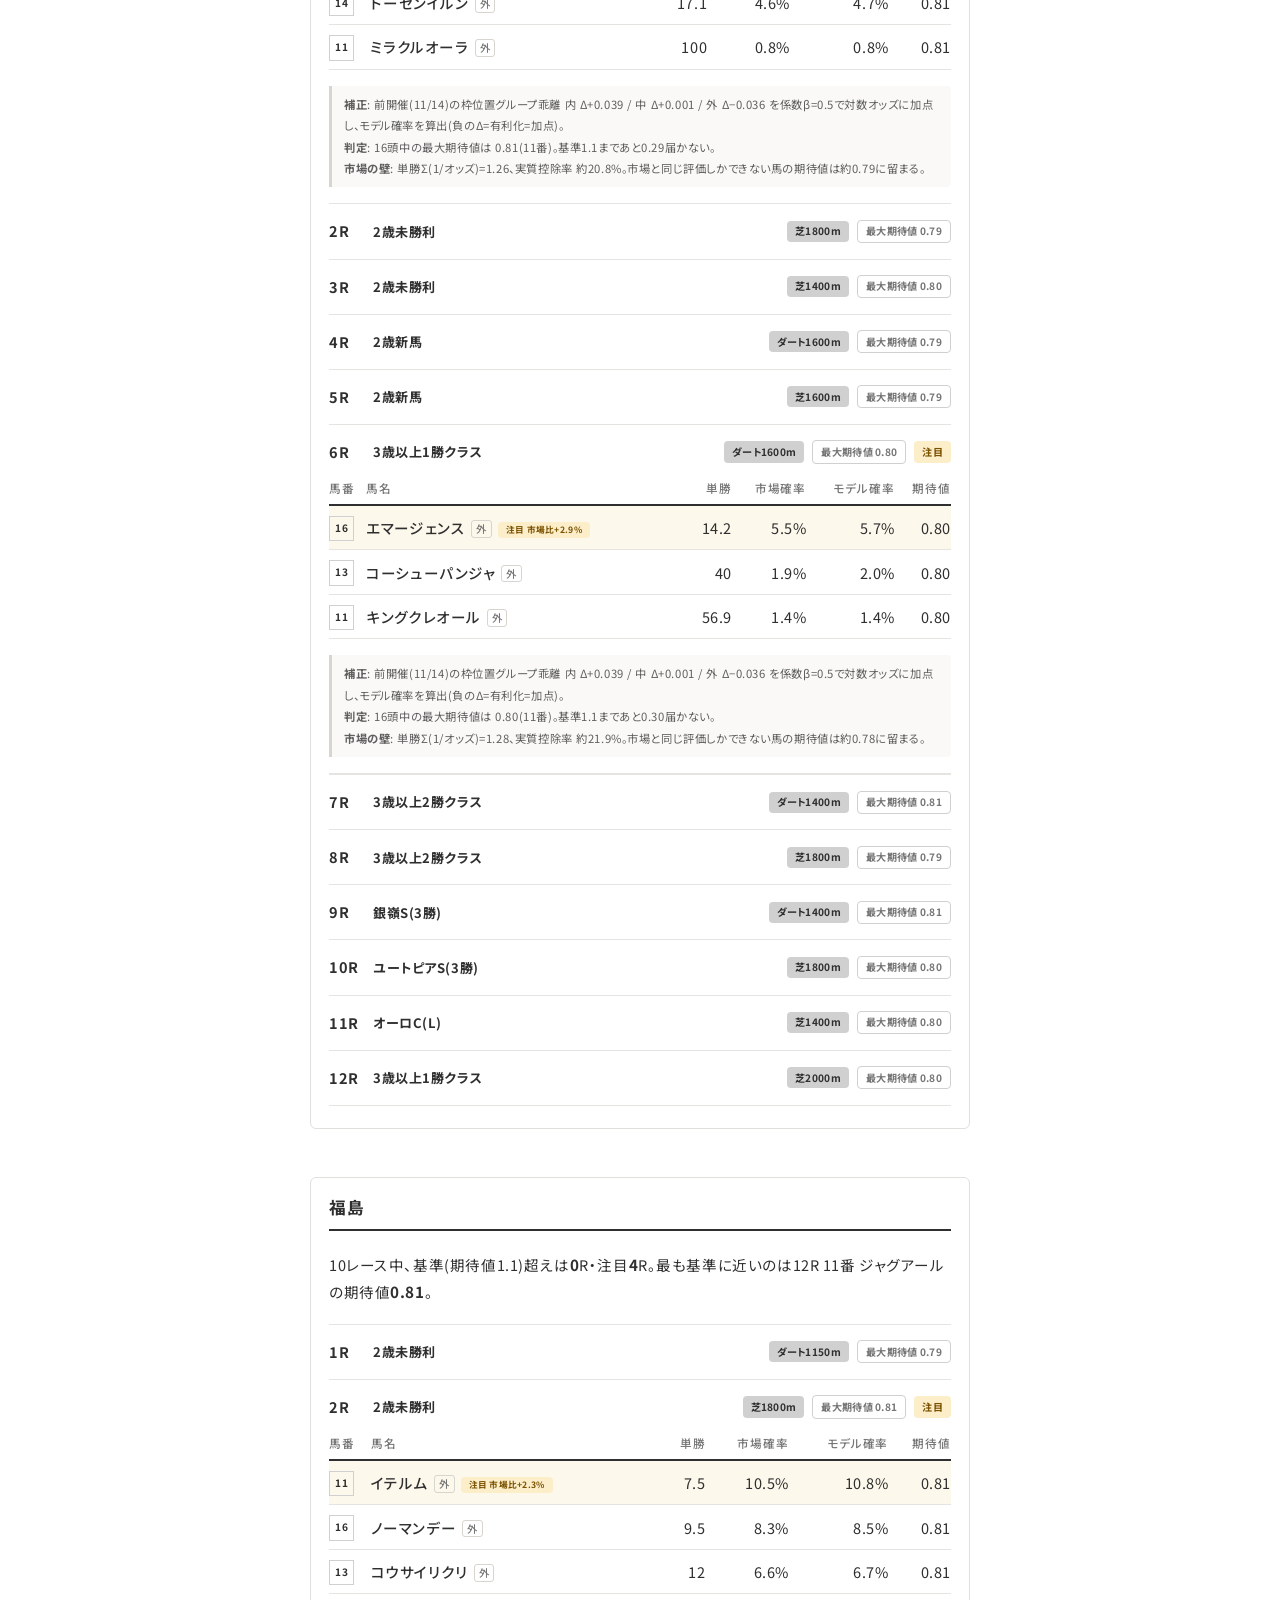
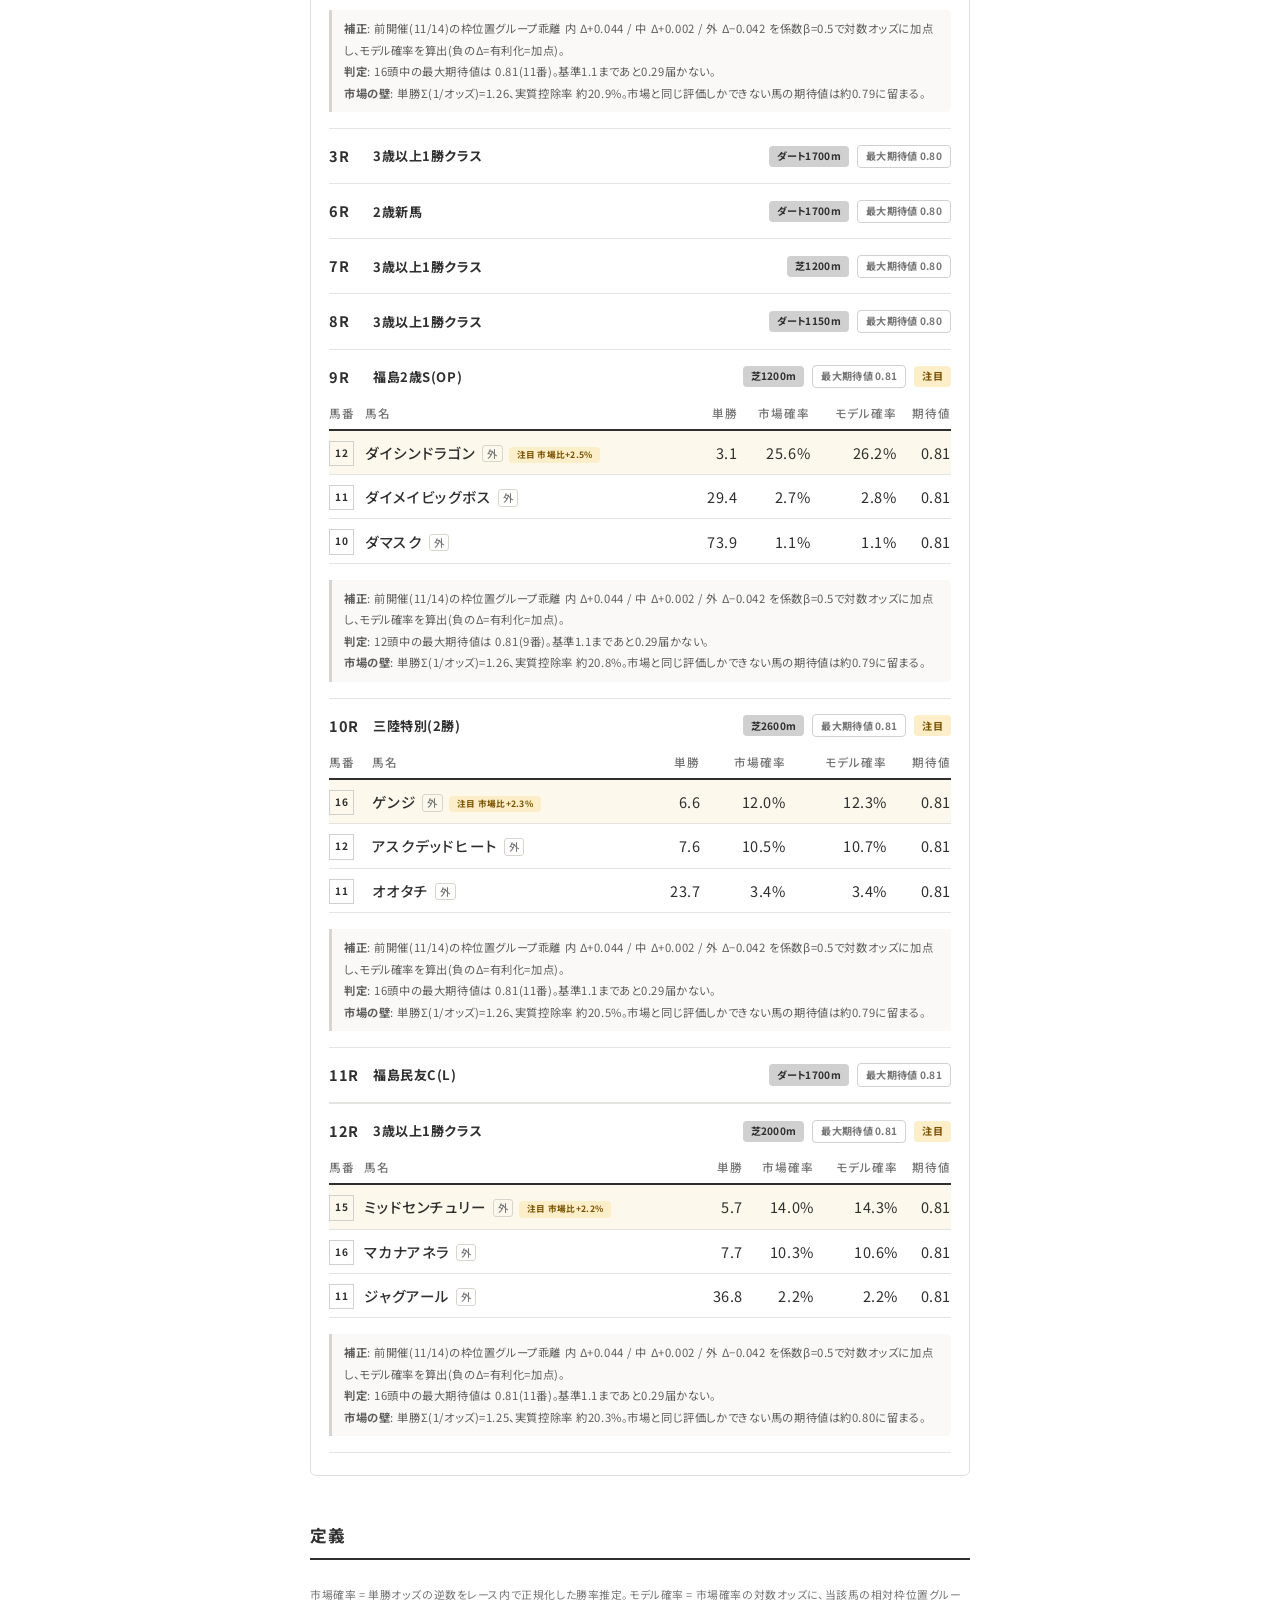
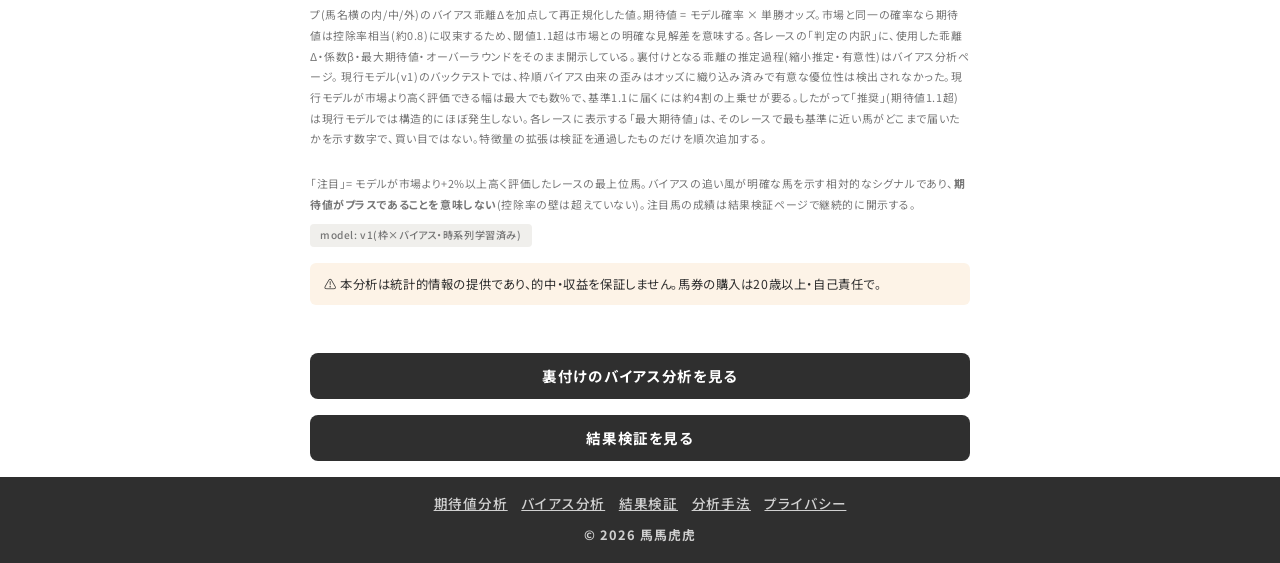
==== commit 996757f7: "Reword about page and meta descriptions to match the max-EV framing Co-Authored-By: Claude Fable 5.2" ====
--- a/public/index.html
+++ b/public/index.html
@@ -5,12 +5,12 @@
     <meta charset="UTF-8" />
     <meta name="viewport" content="width=device-width, initial-scale=1.0" />
     <title>馬馬虎虎 | 競馬の期待値分析</title>
-    <meta name="description" content="単勝オッズから逆算した市場確率をトラックバイアスで補正し、期待値1.1超の馬のみ推奨。大半のレースは見送りが合理的な結論。JRA全開催を毎週分析。" />
+    <meta name="description" content="単勝オッズから逆算した市場確率をトラックバイアスで補正し、期待値1.1超の馬のみ推奨。基準に届く馬がいないレースも、最大期待値をそのまま開示。JRA全開催を毎週分析。" />
     <link rel="canonical" href="https://mamahuhu.app/" />
 
     <meta property="og:title" content="馬馬虎虎 | 競馬の期待値分析" />
     <meta property="og:description"
-        content="単勝オッズから逆算した市場確率をトラックバイアスで補正し、期待値1.1超の馬のみ推奨。大半のレースは見送りが合理的な結論。JRA全開催を毎週分析。" />
+        content="単勝オッズから逆算した市場確率をトラックバイアスで補正し、期待値1.1超の馬のみ推奨。基準に届く馬がいないレースも、最大期待値をそのまま開示。JRA全開催を毎週分析。" />
     <meta property="og:type" content="website" />
     <meta property="og:url" content="https://mamahuhu.app/" />
     <meta property="og:image" content="https://mamahuhu.app/images/thumbnail.jpg" />
@@ -22,7 +22,7 @@
     <meta name="twitter:card" content="summary_large_image" />
     <meta name="twitter:title" content="馬馬虎虎 | 競馬の期待値分析" />
     <meta name="twitter:description"
-        content="単勝オッズから逆算した市場確率をトラックバイアスで補正し、期待値1.1超の馬のみ推奨。大半のレースは見送りが合理的な結論。JRA全開催を毎週分析。" />
+        content="単勝オッズから逆算した市場確率をトラックバイアスで補正し、期待値1.1超の馬のみ推奨。基準に届く馬がいないレースも、最大期待値をそのまま開示。JRA全開催を毎週分析。" />
     <meta name="twitter:image" content="https://mamahuhu.app/images/thumbnail.jpg" />
 
     <link rel="icon" href="/images/favicon.ico" sizes="any" />
--- a/public/style.css
+++ b/public/style.css
@@ -446,6 +446,7 @@
     height: auto;
     border-collapse: collapse;
     border-spacing: 0;
+    margin-bottom: 16px;
 }
 
 table.data-table thead tr:first-child {
@@ -1249,6 +1250,7 @@
     border-left: 3px solid #2f2f2f;
     padding-left: 10px;
     margin: 2.8em 0 1em 0;
+    line-height: 1.3;
 }
 
 article.content h3 {
@@ -1341,6 +1343,7 @@
 .verify-kind-cell {
     text-align: right;
 }
+
 /* ===== 判定の内訳(レース単位の根拠開示)と現実セクション ===== */
 .pred-basis {
     font-size: 0.78em;
@@ -1455,4 +1458,4 @@
     width: 100%;
     background: #fff;
     padding: 8px 22px 40px;
-}
+}
